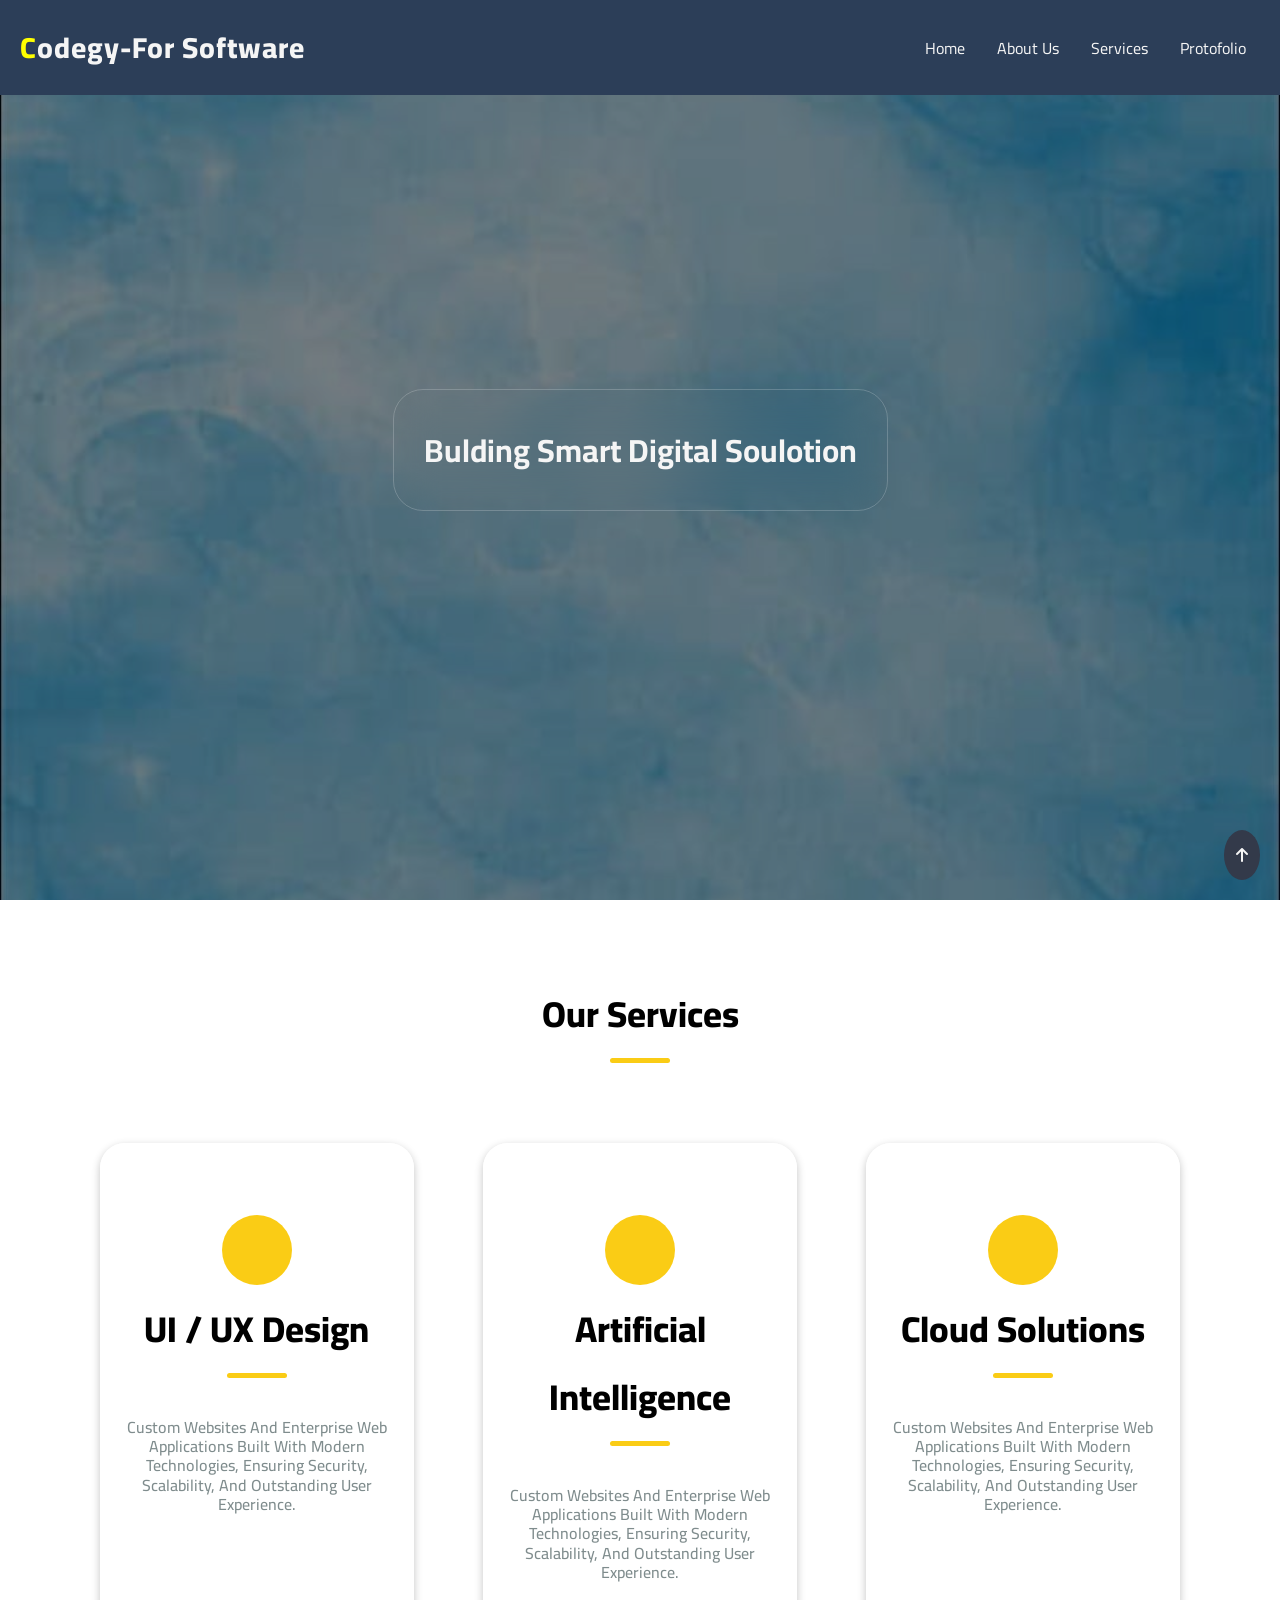
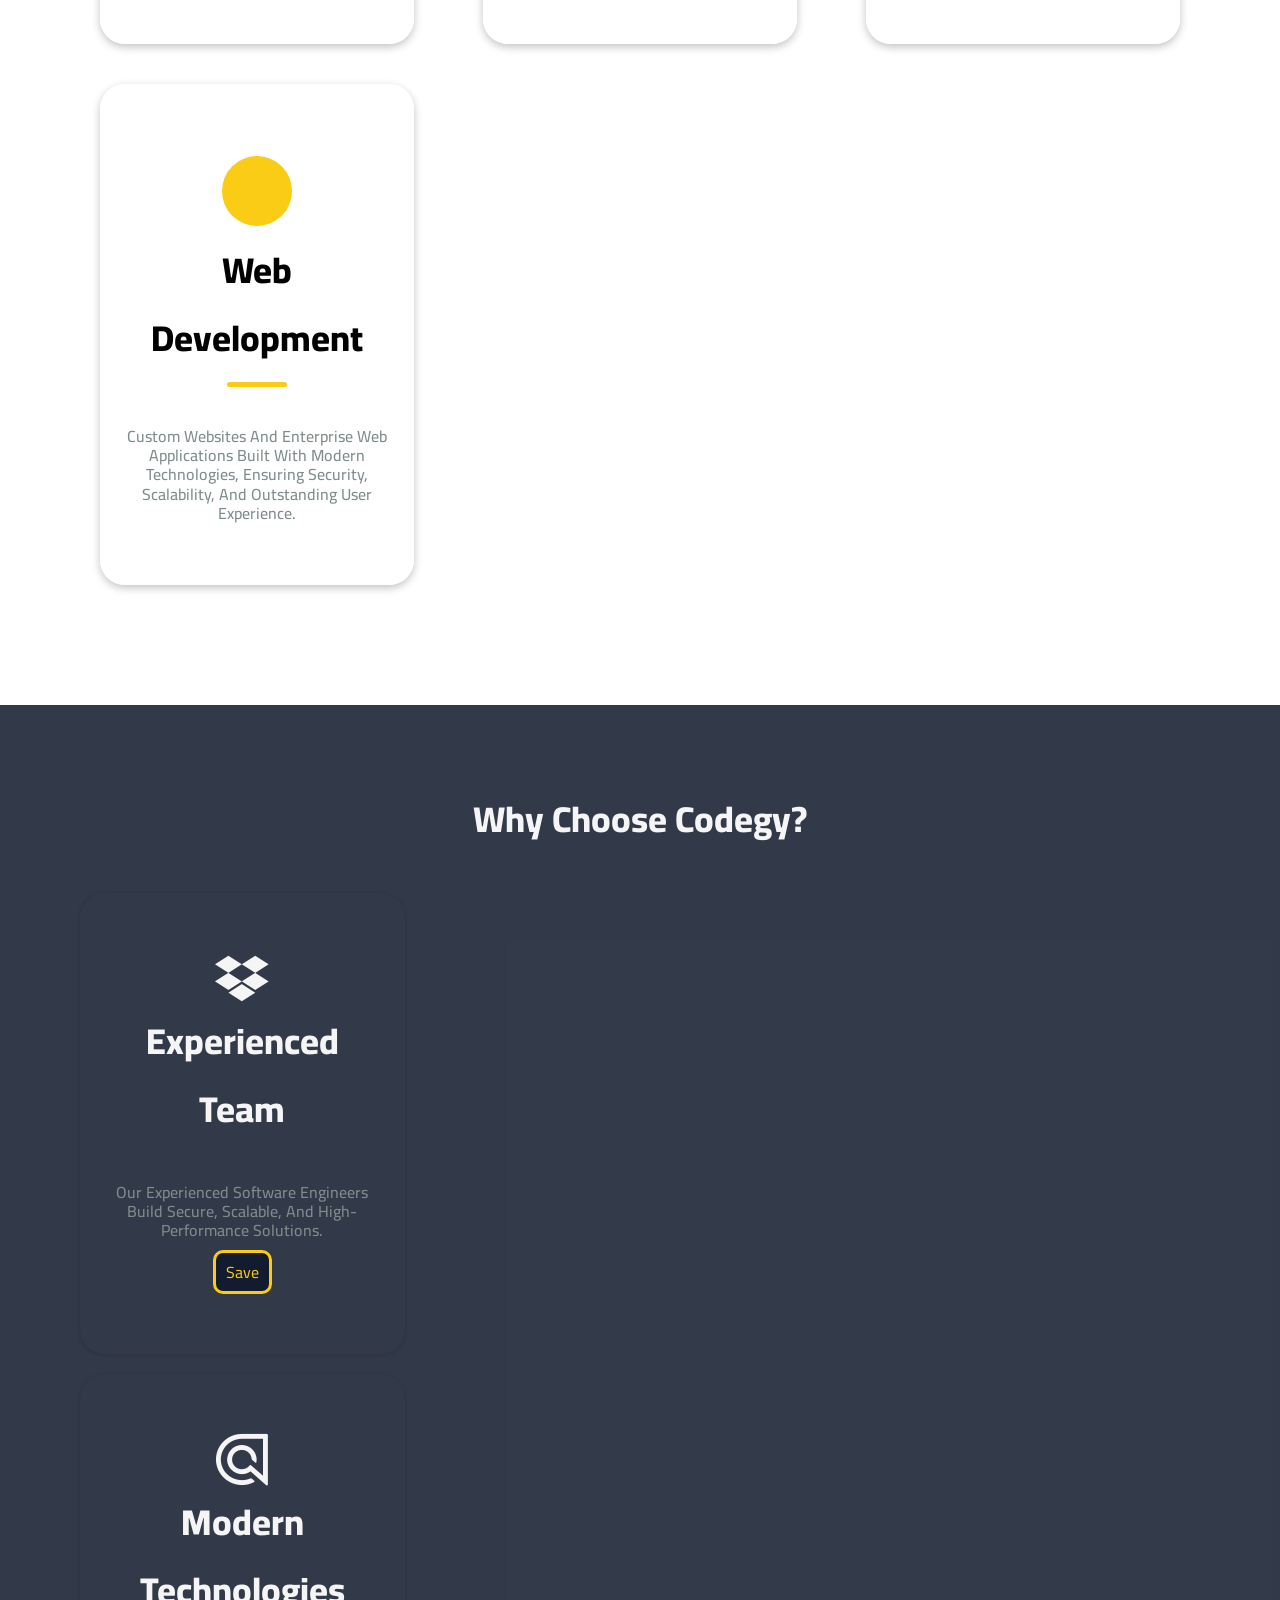
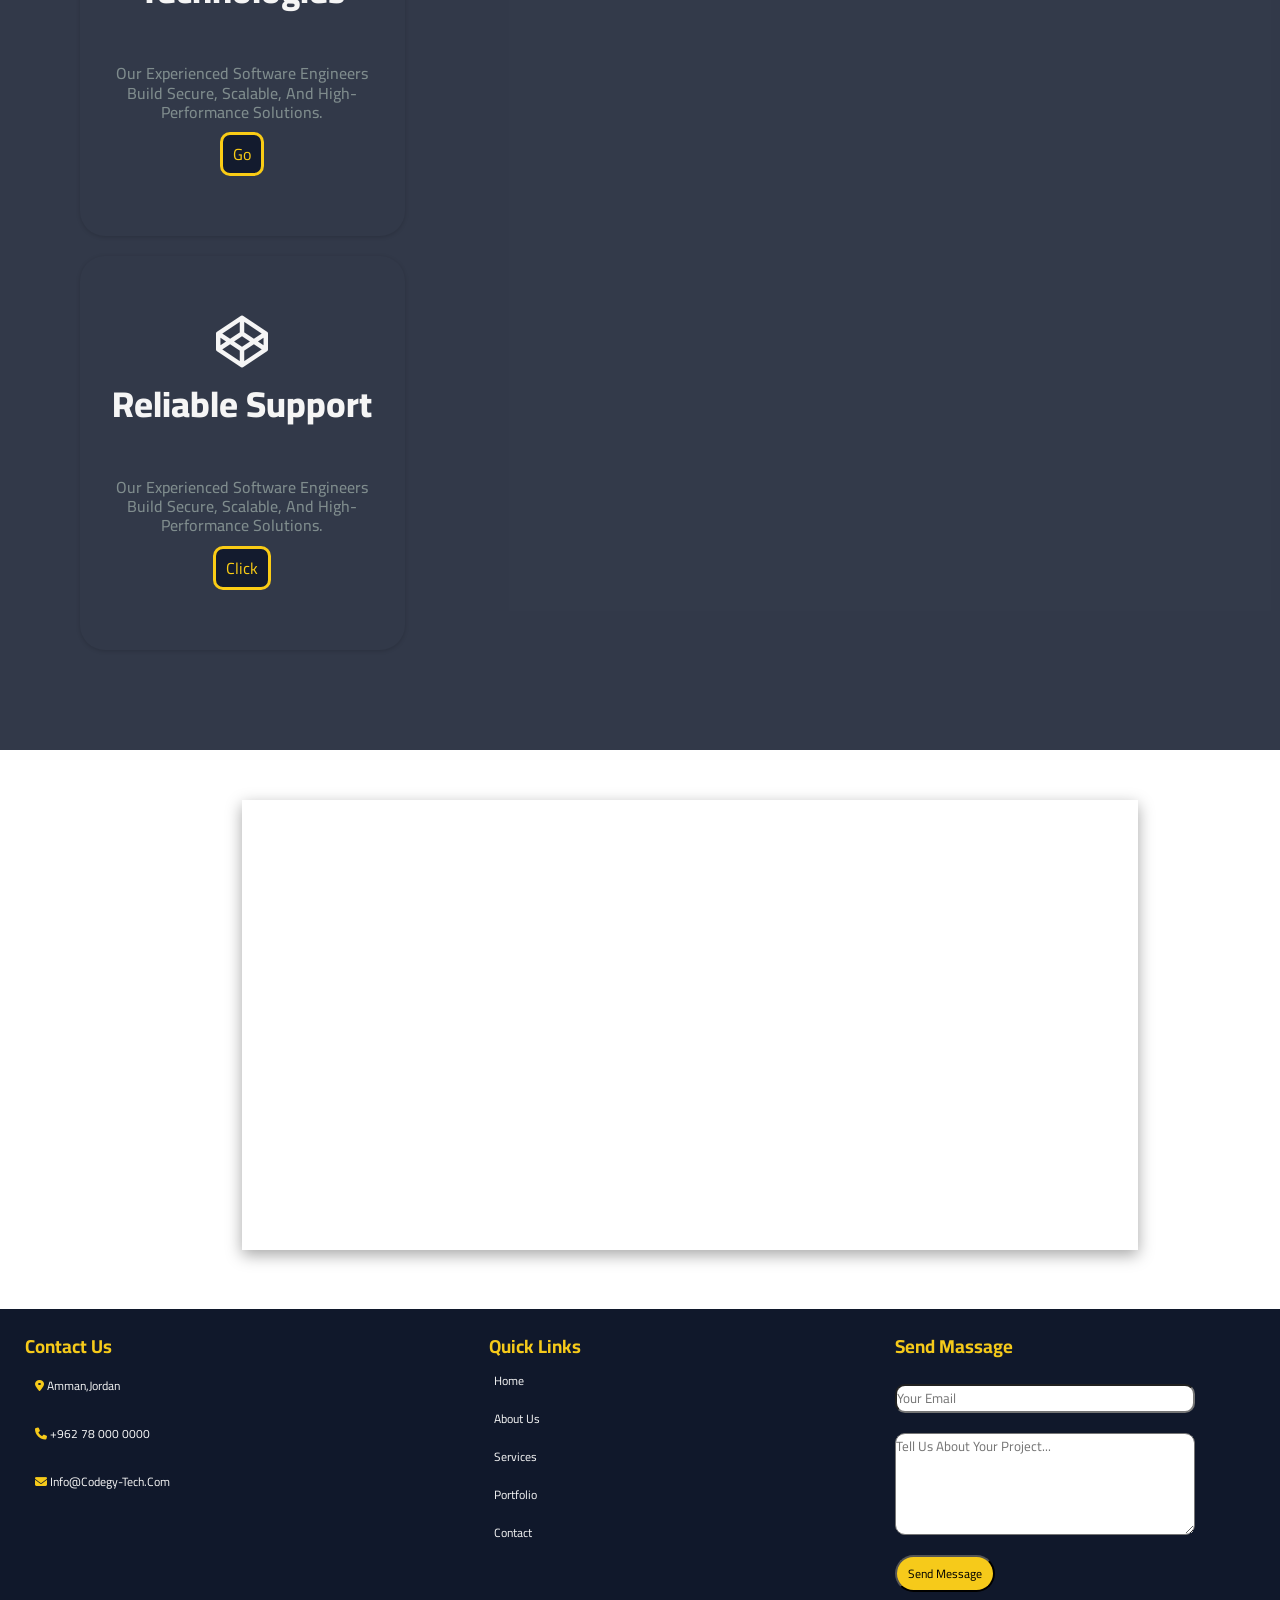
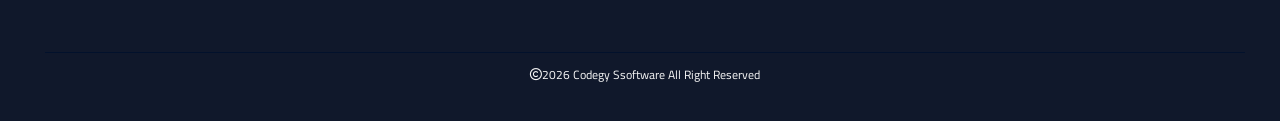
==== index.html @ 801f4fd9 "firstpro" ====
<!DOCTYPE html>
<html lang="en">
<head>
    <meta charset="UTF-8">
    <meta name="viewport" content="width=device-width, initial-scale=1.0">
    <title>codegy</title>
    <link rel="stylesheet" href="index.css">
    <link href="https://fonts.googleapis.com/css2?family=Cairo:wght@200..1000&display=swap" rel="stylesheet">
<link rel="icon" href="icon.jpeg">
        
<link rel="stylesheet" href="https://cdnjs.cloudflare.com/ajax/libs/font-awesome/6.4.0/css/all.min.css">
<link rel="stylesheet" href="https://cdnjs.cloudflare.com/ajax/libs/font-awesome/6.4.0/css/all.min.css">
</head>
<body>
    
<header>
    <h1><span>c</span>odegy-for software</h1>
    
    <div>
        <a href="">home</a>
        <a href="">about us</a>
        <a href="">services</a>
        <a href="">protofolio</a>
    </div>

</header>


<div class="Hero-Section">
<h1>bulding smart digital soulotion</h1>
</div>

<div class="Codegy_Services">
    <h1>Our Services</h1>
    <div class="codegy_services_container">
        
        <div class="codegy_service_card">
            <h1>UI / UX Design</h1>
            <p>
                Custom websites and enterprise web applications built with modern technologies, 
                ensuring security, scalability, and outstanding user experience.
            </p>
        </div>

        <div class="codegy_service_card">
            <h1>Artificial Intelligence</h1>
            <p>
                Custom websites and enterprise web applications built with modern technologies, 
                ensuring security, scalability, and outstanding user experience.
            </p>
        </div>

        <div class="codegy_service_card">
            <h1>Cloud Solutions</h1>
            <p>
                Custom websites and enterprise web applications built with modern technologies, 
                ensuring security, scalability, and outstanding user experience.
            </p>
        </div>

        <div class="codegy_service_card">
            <h1>Web Development</h1>
            <p>
                Custom websites and enterprise web applications built with modern technologies, 
                ensuring security, scalability, and outstanding user experience.
            </p>
        </div>

    </div>
</div>

<section class="section_adv">
    
    <h1>Why Choose Codegy?</h1>
    <div class="setion_main_flex">
        <div class="section_card">
            <i class="fa-brands fa-dropbox"></i>
            <h1>Experienced Team</h1>
            <p>Our experienced software engineers build secure, scalable, and high-performance solutions.</p>
                               <a href="">save</a>

        </div>
        <div class="section_card">
            <i class="fa-brands fa-algolia"></i>
            <h1>Modern Technologies</h1>
            <p>Our experienced software engineers build secure, scalable, and high-performance solutions.</p>
                   <a href="">go</a>

        </div>
        <div class="section_card">
            <i class="fa-brands fa-codepen"></i>
            <h1>Reliable Support</h1>
            <p>Our experienced software engineers build secure, scalable, and high-performance solutions.</p>
       <a href="">click</a>
        </div>
        </div>
    
</section>
<div class="code_map">

<iframe src="https://www.google.com/maps/embed?pb=!1m18!1m12!1m3!1d3383.719160042971!2d35.856462!3d31.9956278!2m3!1f0!2f0!3f0!3m2!1i1024!2i768!4f13.1!3m3!1m2!1s0x151ca1cd4242002b%3A0xeceddbc16af2f470!2z2YPZiNiv2KzZiiAtIENPREVneSBmb3IgU29mdHdhcmUgYW5kIFRyYWluaW5n!5e0!3m2!1sen!2sjo!4v1788047203286!5m2!1sen!2sjo" width="600" height="450" style="border:0;" allowfullscreen="" loading="lazy" referrerpolicy="strict-origin-when-cross-origin"></iframe>


</div>
<!DOCTYPE html>
<html lang="en">
<head>
    <meta charset="UTF-8">
    <meta name="viewport" content="width=device-width, initial-scale=1.0">
    <title>Document</title>
        <link rel="stylesheet" href="footer.css">

    <link rel="stylesheet" href="https://cdnjs.cloudflare.com/ajax/libs/font-awesome/6.4.0/css/all.min.css">

</head>
<body>
  
    <footer>
    <div class="footer-container">
    

    <div class="contact-us">
<h3>contact us</h3>

<a href="">         <i class="fa-solid fa-location-dot"></i>
              Amman,Jordan

</a>

<a href="">    <i class="fa-solid fa-phone"></i>

    +962 78 000 0000


</a>

<a href="">    <i class="fa-solid fa-envelope"></i>

    info@codegy-tech.com

</a>

    </div>
    <div class="quic-links">
<h3>quick links</h3>
<a href="">Home</a>
<a href="">About Us</a>
<a href="">Services</a>
<a href="">Portfolio</a>
<a href="">Contact</a>
    </div>


<div class="send-message">
<h3>send massage</h3>
<form>
    <input type="email" placeholder="Your Email" required>
    <textarea placeholder="Tell us about your project..." rows="4" required></textarea>
    <button type="submit">Send Message</button>
  </form>

</div>
    </div>
    <div class=" bottom-footer">
        
<p >
    <i class="fa-regular fa-copyright"></i>
<p >
    2026 codegy ssoftware All Right Reserved
</p>
    </div>
    </footer>
    <a class="a_test" href="#"><i class="fa-solid fa-arrow-up"></i></a>
</body>
</html>
</body>

    
    

    

</html>
---- index.css ----
header{
    padding: 20px;
    
    background-color: rgba(44,62,88,1.0);
    color:whitesmoke;
    display: flex;
        align-items: center;
    justify-content: space-between;

width:100%;
    position: fixed;
}
header a{
    padding: 8px 14px;
    color:whitesmoke;
        text-decoration: none;
        transition:all ease 0.5s;
        border-radius: 25px;
}

 header h1{
    font-size:29px;
    font-weight:800;
    letter-spacing: 1px;
 }
   header a:hover{
    background-color: yellow;
    border-radius: 25px;
   } 
  
h1 span{
    color:yellow;
}



*{
    font-family:'cairo';
    margin:0;
    padding:0;
    text-transform: capitalize;
    box-sizing: border-box;
    

}

.Hero-Section{
    background-image: url('blue.jpeg');
    height: 100vh;
    background-size: cover;
    background-position: center;
    background-blend-mode: color;
    background-color: rgba(0,0,0,0.5);
    background-repeat: no-repeat;
    background-attachment: fixed;
    display:flex;
    justify-content: center;
    align-items: center;
    
}

.Hero-Section H1{
    border: 1px solid rgba(255,255,255,0.2);
    padding: 30px;
    border-radius: 30px;
    backdrop-filter: blur(20px) ;
    color: whitesmoke;
}

@media(max-width:687px){
    header h1{
        font-size: 18px;
    
    }
    header a {
        padding: 6px 8px;
                font-size: 14px;

    }
.Hero-Section h1{
        padding: 24px;
                font-size:25px;

}
}
    
.Codegy_Services{

    text-align:center;
    padding:80px 60px;
}

.Codegy_Services h1{
    font-weight:800;
    font-size:36px;
    margin-bottom:40px;
}
.Codegy_Services h1::after{
    content:"";
    background-color: #facc15;
    width: 60px;
    height: 5px;
    display: block;
    margin: 10px auto;
    border-radius: 25px;
    
}

.codegy_services_container {
    
    padding:20px;
        display: flex;
    flex-wrap: wrap;
    width:100%;
    justify-content: space-between;

}

.codegy_service_card {
    
    width: 28%;
    margin: 20px;
    padding: 60px 20px;
    box-shadow: rgba(0, 0, 0, 0.24) 0px 3px 8px;
    border-radius: 25px;
    border: 2px solid white;
}
.codegy_service_card p{
    color:#7f8c8d;
    line-height: 1.2;
    font-weight: 500;
}
.codegy_service_card h1::before{
    content: "";
    background-color: #facc15;
    width: 70px;
    height: 70px;
    display: block;
    margin: 10px auto;
    border-radius: 50%;
    transition: 0.5s;
}
.codegy_service_card:hover h1::before{

transform: scale(1.1);
}

.codegy_service_card:hover{
    transform: scale(1.1);
    transition: 0.5s;
    border: 2px solid #facc15 ;
}
.section_adv{
    text-align: center;
    padding:80px 60px;
    background-color: rgba(15,23,42,0.85);
    color: whitesmoke;
}
.section_adv h1{
    font-weight: 800;
    font-size: 36px;
    margin-bottom: 40px;
}
.section_main_flex{
    display: flex;
    justify-content: center;
    width: 100%;
    text-align: center;
flex-wrap: wrap;
margin: 0 auto;
}
.section_card{
    width:30%;
        width: 28%;
    margin: 20px;
    padding: 60px 20px;
    box-shadow: rgba(0, 0, 0, 0.16) 0px 1px 4px;
    border-radius: 25px;
    transition: ease 0.8s;
transition: 1s ease-in-out;
}
.section_card p{
    color:#7f8c8d;
    line-height: 1.2;
    font-weight: 500;
}
.section_card i{
    font-size: 52px;
    color:whitesmoke;
}
.section_card:hover{
    transform: scale(1.1);
}/* Mobile 635 من px وأقل */

@media (max-width: 1000px) {
    .section_card {
        width: 40%;
        padding: 40px 10px;
    }
    .codegy_service_card {
        width: 40%;
    }
    .section_main_flex{
        justify-content: center;
    }
}

/* Mobile 635 من px وأقل */

@media (max-width: 920px) {
    .section_card {
        width: 100%;
    }
    .codegy_service_card {
        width: 100%;
    }
}
.section_card a {
    color: #facc15;
    text-decoration: none;
    border: solid #facc15;
    padding: 4px 10px;
    margin-top: 10px;
    border-radius: 10px;
    background-color: rgba(15, 23, 42, 0.85);
    display: inline-block;
}
.code_map{
    text-align: center;
    margin: 50px;
    width: 100%;
}
.code_map iframe{
    box-shadow: rgba(0, 0, 0, 0.35) 0px 5px 15px;
    width: 70%;
}

    .footer-container{
        display: flex;
        justify-content: space-between;
    }

.contact-us{
            display: flex;
        flex-direction: column;


}
.quic-links{
                display: flex;
        flex-direction: column;
        

}
.send-message{
                    display: flex;

        flex-direction: column;
        padding-right: 50px;
        margin-bottom: 40px;
}
.send-message input{
    display: block;
    
}
    .footer-container h3{
        color: rgb(246, 202, 26)
    }
footer{
width: 100%;
background-color: rgb(16, 24, 43);
padding:15px;
padding-left: 25px;
padding-top: 20px;
}

footer a{
    color:whitesmoke;
    text-decoration: none;
    margin-right: 5px;
    margin-bottom: 5px;
    padding:10px;
    padding-right: 20px;
}
.contact-us i{
    color:rgb(246, 202, 26);
    

}
.send-message input, .send-message textarea{
    display: flex;
    flex-direction: column;
    margin: 20px;
    align-content: center;
    align-items: flex-start;
    justify-content: space-between;
border-radius: 10px;
width: 300px;
}
.bottom-footer{
    display: flex;
    flex-direction: row;
align-items: center;
    
    justify-content: center;
    color:whitesmoke;
    border-top: 1px solid #02112c;
    font-size: 12px;
    margin: 20px;
    padding-top: 10px;
    
}
.send-message button{
    background-color: rgb(246, 202, 26);
border-radius: 25px;
    width: 100px;
          align-content: center;
    align-items: flex-start;
    justify-content: space-between;
  margin-left: 20px;
  font-size: 12px;
  padding: 5px;
}
.contact-us a{
font-size: 12px;
}
.quic-links a{
    font-size: 12px;
    padding:5px;
}
.send-message h3{
    padding-left: 20px;
}
.send-message button:hover{
transform: scale(1.05);
}
.footer-container a:hover{
    transform: scale(1.05);

}
.a_test {
    position: fixed;
    right: 20px;
    bottom: 20px;
    border-radius: 50%;
    padding: 10px 12px;
    background-color: #333A4A;
    color: whitesmoke;
}
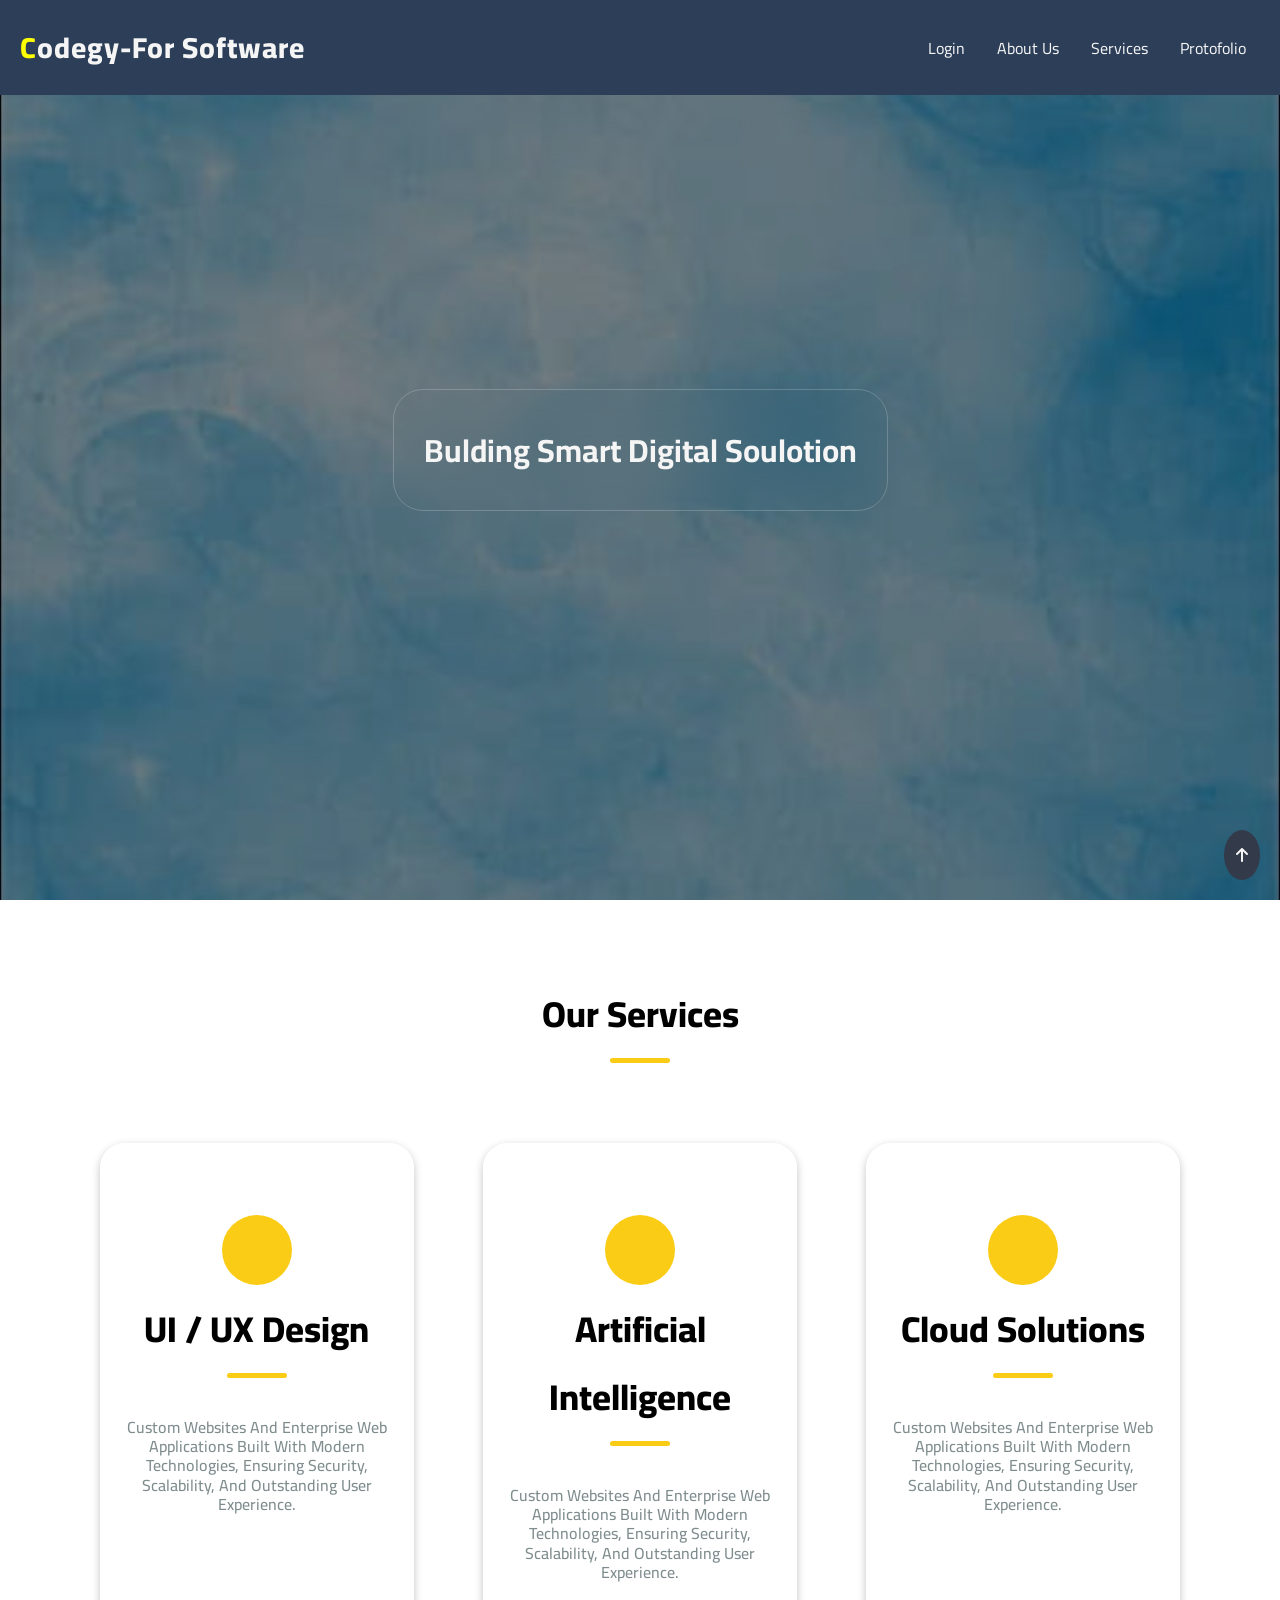
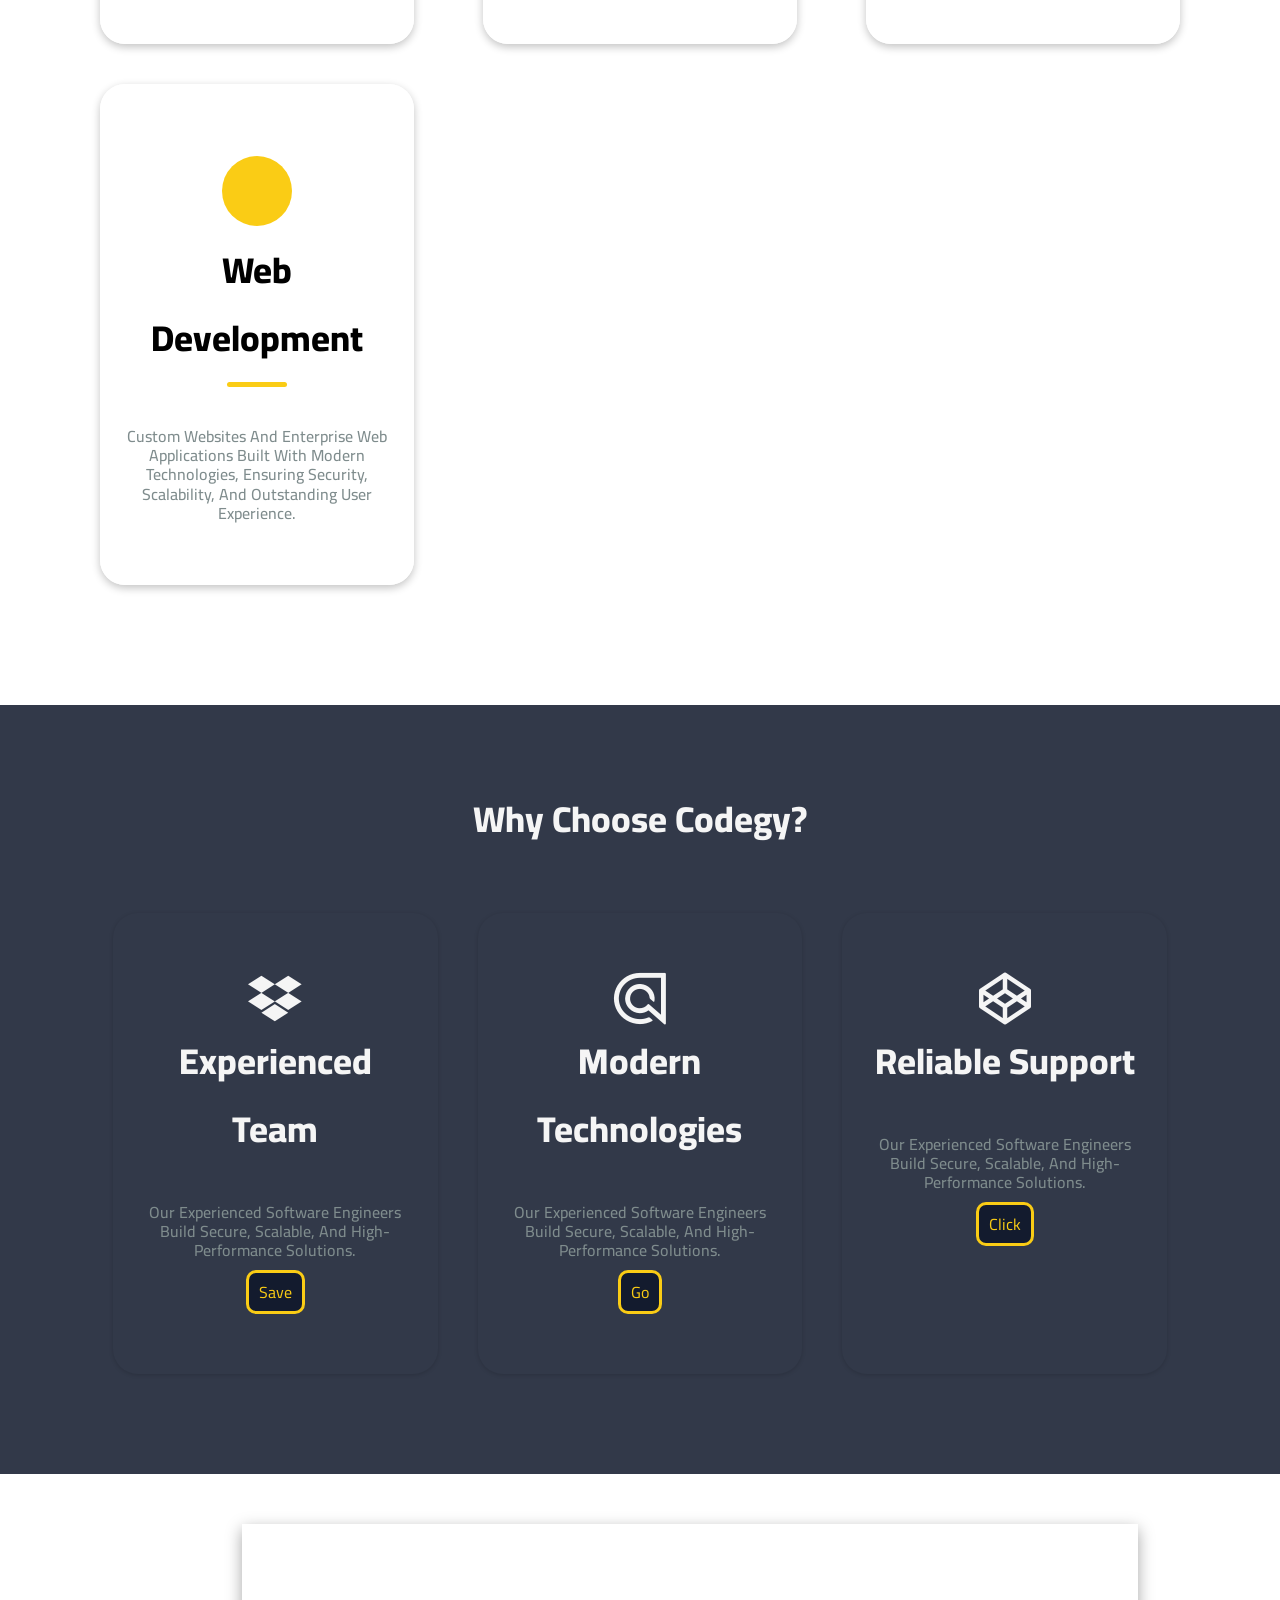
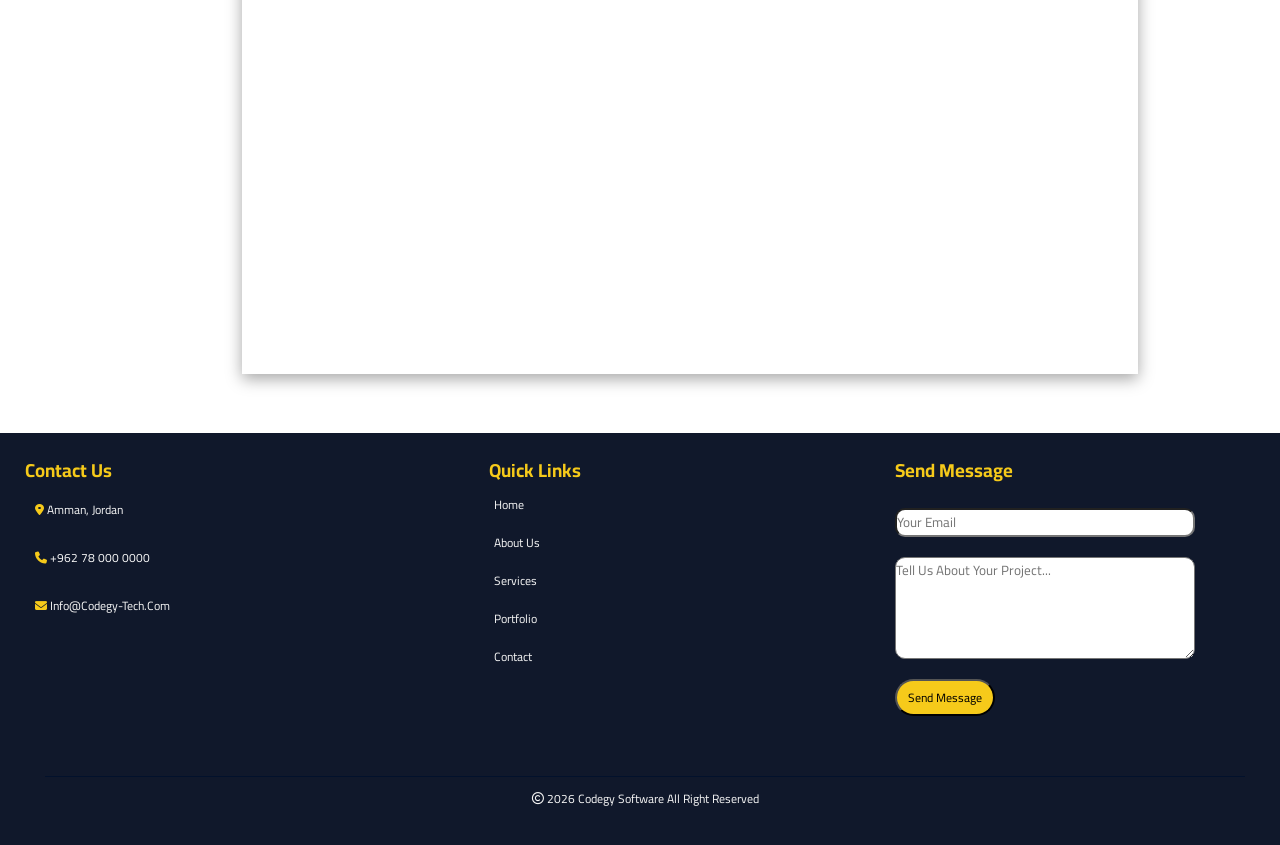
==== commit 524a9df4: "Add new files" ====
--- a/index.html
+++ b/index.html
@@ -5,32 +5,29 @@
     <meta name="viewport" content="width=device-width, initial-scale=1.0">
     <title>codegy</title>
     <link rel="stylesheet" href="index.css">
+    <link rel="stylesheet" href="footer.css">
     <link href="https://fonts.googleapis.com/css2?family=Cairo:wght@200..1000&display=swap" rel="stylesheet">
-<link rel="icon" href="icon.jpeg">
-        
-<link rel="stylesheet" href="https://cdnjs.cloudflare.com/ajax/libs/font-awesome/6.4.0/css/all.min.css">
-<link rel="stylesheet" href="https://cdnjs.cloudflare.com/ajax/libs/font-awesome/6.4.0/css/all.min.css">
+    <link rel="icon" href="icon.jpeg">
+    <link rel="stylesheet" href="https://cdnjs.cloudflare.com/ajax/libs/font-awesome/6.4.0/css/all.min.css">
+    
 </head>
 <body>
     
 <header>
     <h1><span>c</span>odegy-for software</h1>
-    
     <div>
-        <a href="">home</a>
-        <a href="">about us</a>
-        <a href="">services</a>
-        <a href="">protofolio</a>
+        <a href="task.html">login</a>
+        <a href="#aboutus12">about us</a>
+        <a href="#service12">services</a>
+        <a href="#pro12">protofolio</a>
     </div>
-
 </header>
 
-
 <div class="Hero-Section">
-<h1>bulding smart digital soulotion</h1>
+    <h1>bulding smart digital soulotion</h1>
 </div>
 
-<div class="Codegy_Services">
+<div id="service12" class="Codegy_Services">
     <h1>Our Services</h1>
     <div class="codegy_services_container">
         
@@ -69,115 +66,68 @@
     </div>
 </div>
 
-<section class="section_adv">
-    
+<section id="aboutus12" class="section_adv">
     <h1>Why Choose Codegy?</h1>
-    <div class="setion_main_flex">
+    <div class="section_main_flex">
         <div class="section_card">
             <i class="fa-brands fa-dropbox"></i>
             <h1>Experienced Team</h1>
             <p>Our experienced software engineers build secure, scalable, and high-performance solutions.</p>
-                               <a href="">save</a>
-
+            <a href="">save</a>
         </div>
         <div class="section_card">
             <i class="fa-brands fa-algolia"></i>
             <h1>Modern Technologies</h1>
             <p>Our experienced software engineers build secure, scalable, and high-performance solutions.</p>
-                   <a href="">go</a>
-
+            <a href="">go</a>
         </div>
         <div class="section_card">
             <i class="fa-brands fa-codepen"></i>
             <h1>Reliable Support</h1>
             <p>Our experienced software engineers build secure, scalable, and high-performance solutions.</p>
-       <a href="">click</a>
+            <a href="">click</a>
         </div>
+    </div>
+</section>
+
+<div id="pro12" class="code_map">
+    <iframe src="https://www.google.com/maps/embed?pb=!1m18!1m12!1m3!1d3383.719160042971!2d35.856462!3d31.9956278!2m3!1f0!2f0!3f0!3m2!1i1024!2i768!4f13.1!3m3!1m2!1s0x151ca1cd4242002b%3A0xeceddbc16af2f470!2z2YPZiNiv2KzZiiAt CLINIC!5e0!3m2!1sen!2sjo!4v1788047203286!5m2!1sen!2sjo" width="600" height="450" style="border:0;" allowfullscreen="" loading="lazy" referrerpolicy="strict-origin-when-cross-origin"></iframe>
+</div>
+
+<footer>
+    <div class="footer-container">
+        <div class="contact-us">
+            <h3>contact us</h3>
+            <a href=""><i class="fa-solid fa-location-dot"></i> Amman, Jordan</a>
+            <a href=""><i class="fa-solid fa-phone"></i> +962 78 000 0000</a>
+            <a href=""><i class="fa-solid fa-envelope"></i> info@codegy-tech.com</a>
         </div>
+        
+        <div class="quic-links">
+            <h3>quick links</h3>
+            <a href="#">Home</a>
+            <a href="#aboutus12">About Us</a>
+            <a href="#service12">Services</a>
+            <a href="#pro12">Portfolio</a>
+            <a href="">Contact</a>
+        </div>
+
+        <div class="send-message">
+            <h3>send message</h3>
+            <form>
+                <input type="email" placeholder="Your Email" required>
+                <textarea placeholder="Tell us about your project..." rows="4" required></textarea>
+                <button type="submit">Send Message</button>
+            </form>
+        </div>
+    </div>
     
-</section>
-<div class="code_map">
+    <div class="bottom-footer">
+        <p><i class="fa-regular fa-copyright"></i> 2026 codegy software All Right Reserved</p>
+    </div>
+</footer>
 
-<iframe src="https://www.google.com/maps/embed?pb=!1m18!1m12!1m3!1d3383.719160042971!2d35.856462!3d31.9956278!2m3!1f0!2f0!3f0!3m2!1i1024!2i768!4f13.1!3m3!1m2!1s0x151ca1cd4242002b%3A0xeceddbc16af2f470!2z2YPZiNiv2KzZiiAtIENPREVneSBmb3IgU29mdHdhcmUgYW5kIFRyYWluaW5n!5e0!3m2!1sen!2sjo!4v1788047203286!5m2!1sen!2sjo" width="600" height="450" style="border:0;" allowfullscreen="" loading="lazy" referrerpolicy="strict-origin-when-cross-origin"></iframe>
+<a class="a_test" href="#"><i class="fa-solid fa-arrow-up"></i></a>
 
-
-</div>
-<!DOCTYPE html>
-<html lang="en">
-<head>
-    <meta charset="UTF-8">
-    <meta name="viewport" content="width=device-width, initial-scale=1.0">
-    <title>Document</title>
-        <link rel="stylesheet" href="footer.css">
-
-    <link rel="stylesheet" href="https://cdnjs.cloudflare.com/ajax/libs/font-awesome/6.4.0/css/all.min.css">
-
-</head>
-<body>
-  
-    <footer>
-    <div class="footer-container">
-    
-
-    <div class="contact-us">
-<h3>contact us</h3>
-
-<a href="">         <i class="fa-solid fa-location-dot"></i>
-              Amman,Jordan
-
-</a>
-
-<a href="">    <i class="fa-solid fa-phone"></i>
-
-    +962 78 000 0000
-
-
-</a>
-
-<a href="">    <i class="fa-solid fa-envelope"></i>
-
-    info@codegy-tech.com
-
-</a>
-
-    </div>
-    <div class="quic-links">
-<h3>quick links</h3>
-<a href="">Home</a>
-<a href="">About Us</a>
-<a href="">Services</a>
-<a href="">Portfolio</a>
-<a href="">Contact</a>
-    </div>
-
-
-<div class="send-message">
-<h3>send massage</h3>
-<form>
-    <input type="email" placeholder="Your Email" required>
-    <textarea placeholder="Tell us about your project..." rows="4" required></textarea>
-    <button type="submit">Send Message</button>
-  </form>
-
-</div>
-    </div>
-    <div class=" bottom-footer">
-        
-<p >
-    <i class="fa-regular fa-copyright"></i>
-<p >
-    2026 codegy ssoftware All Right Reserved
-</p>
-    </div>
-    </footer>
-    <a class="a_test" href="#"><i class="fa-solid fa-arrow-up"></i></a>
 </body>
-</html>
-</body>
-
-    
-    
-
-    
-
 </html>
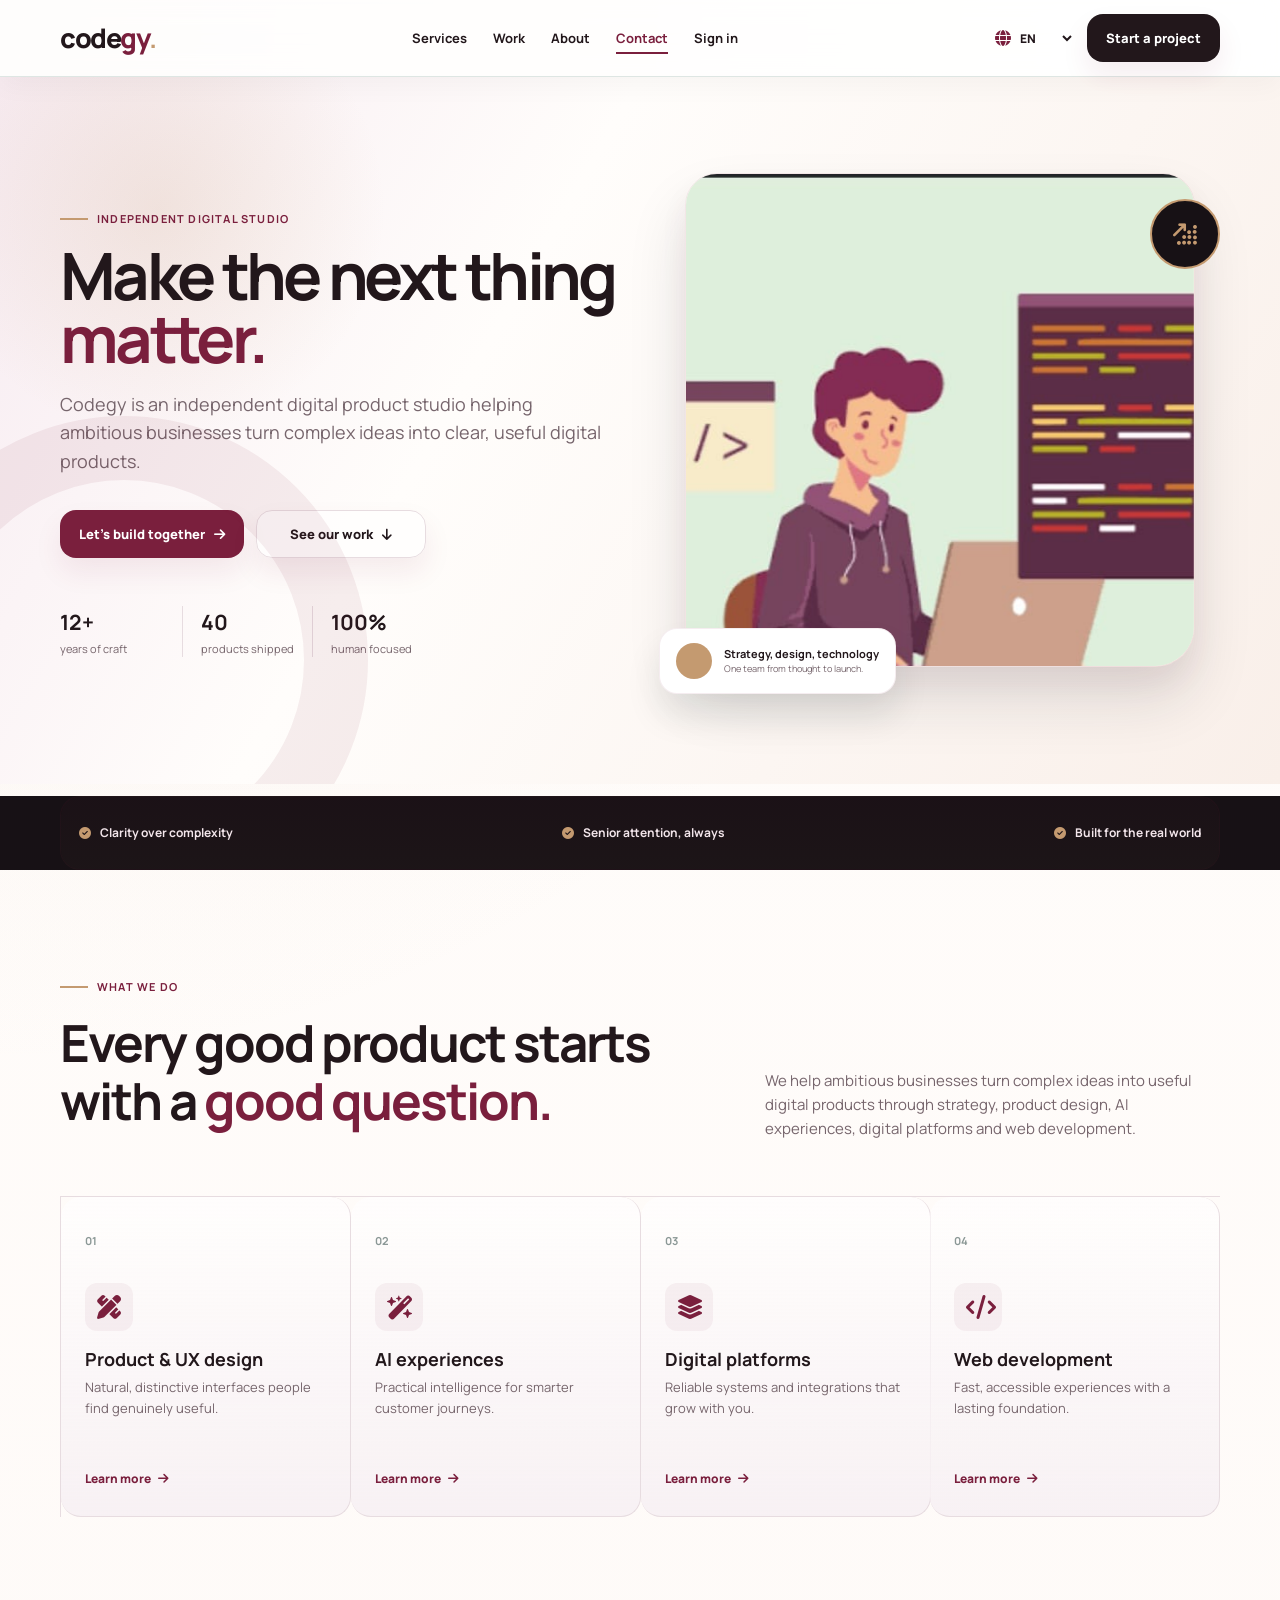
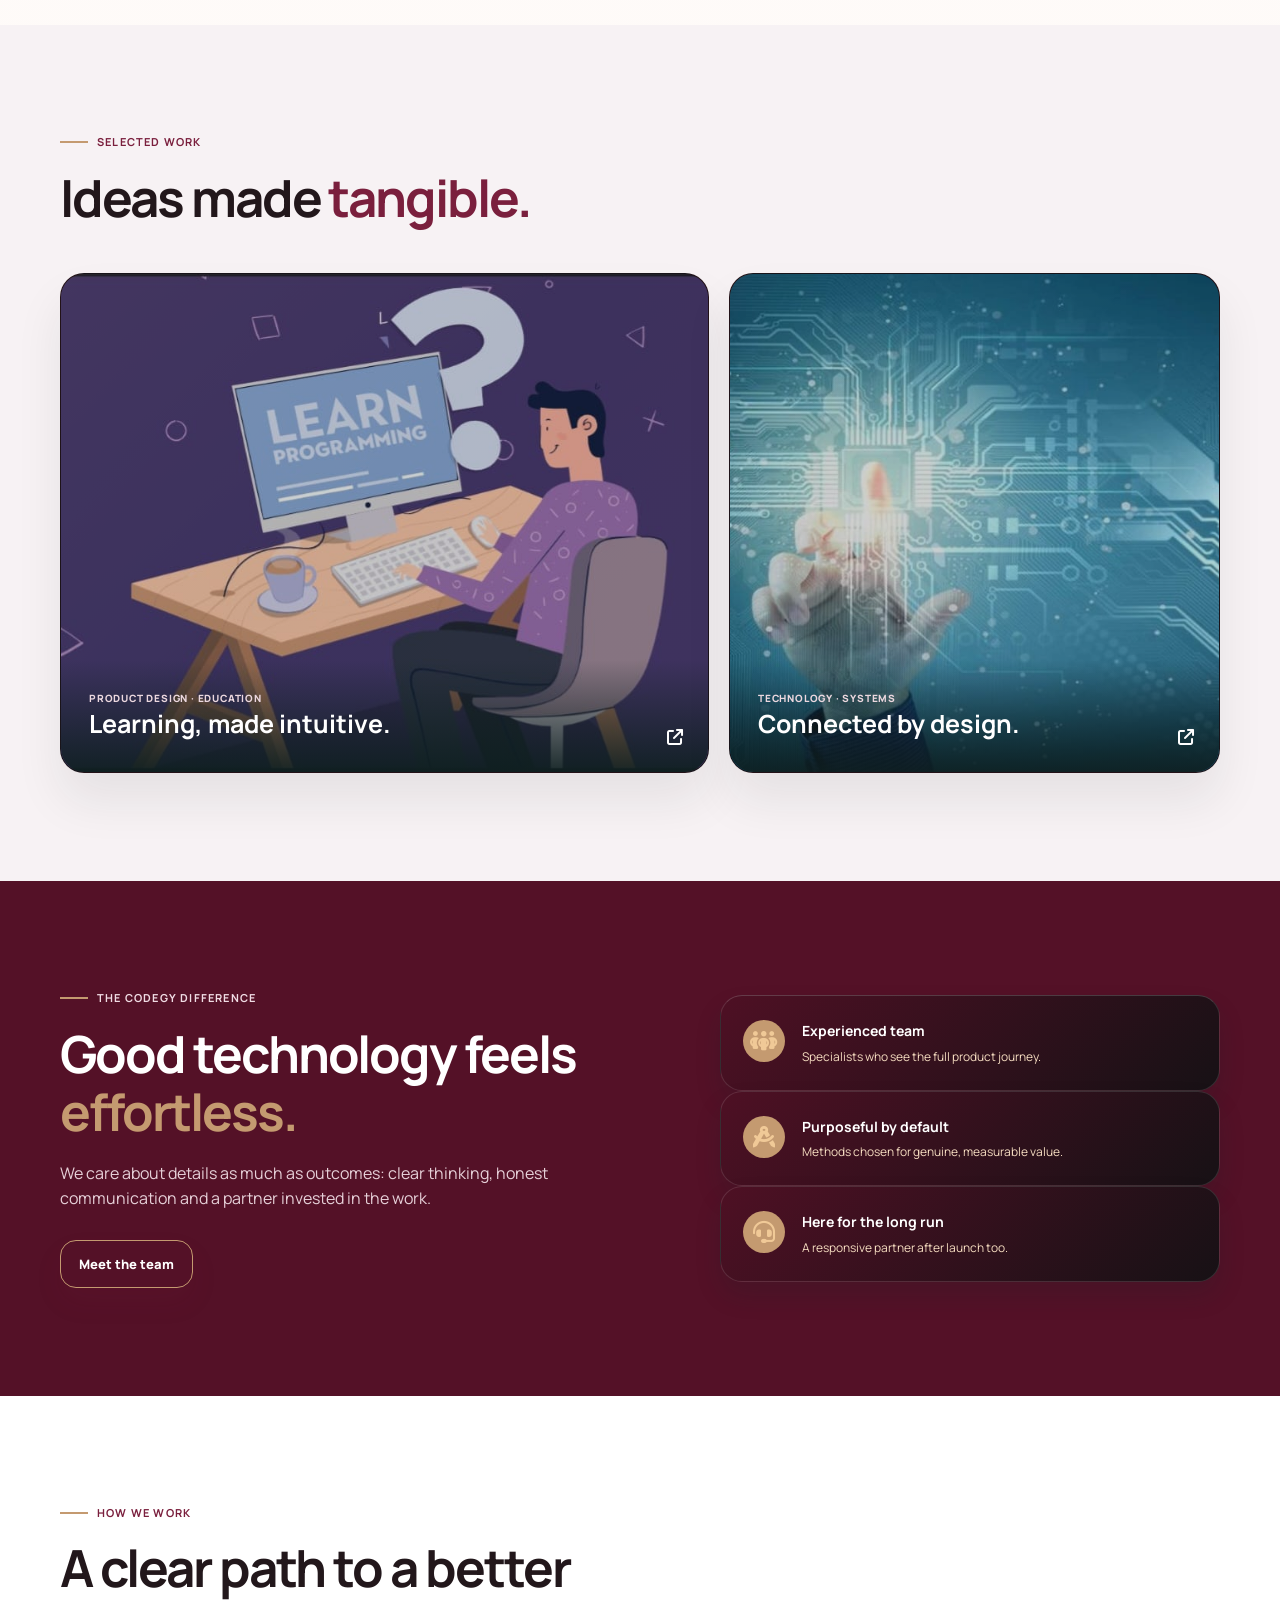
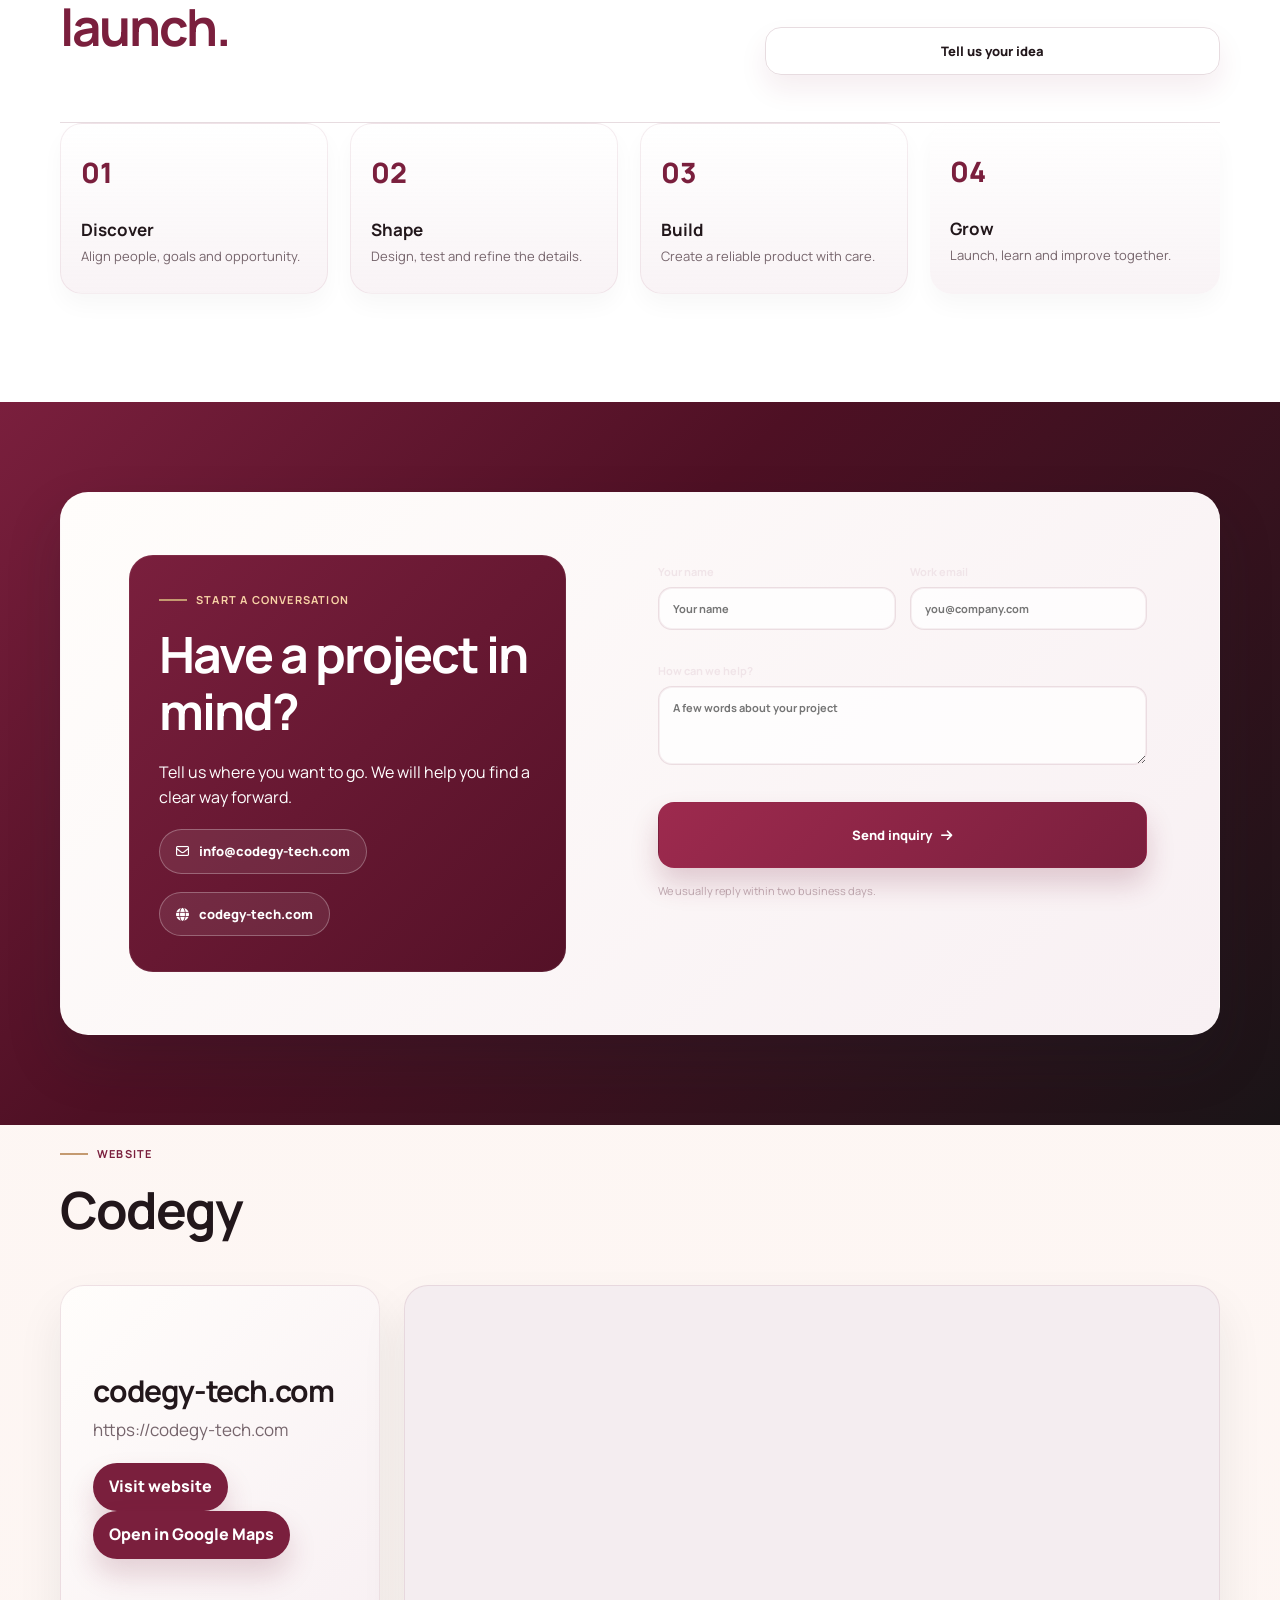
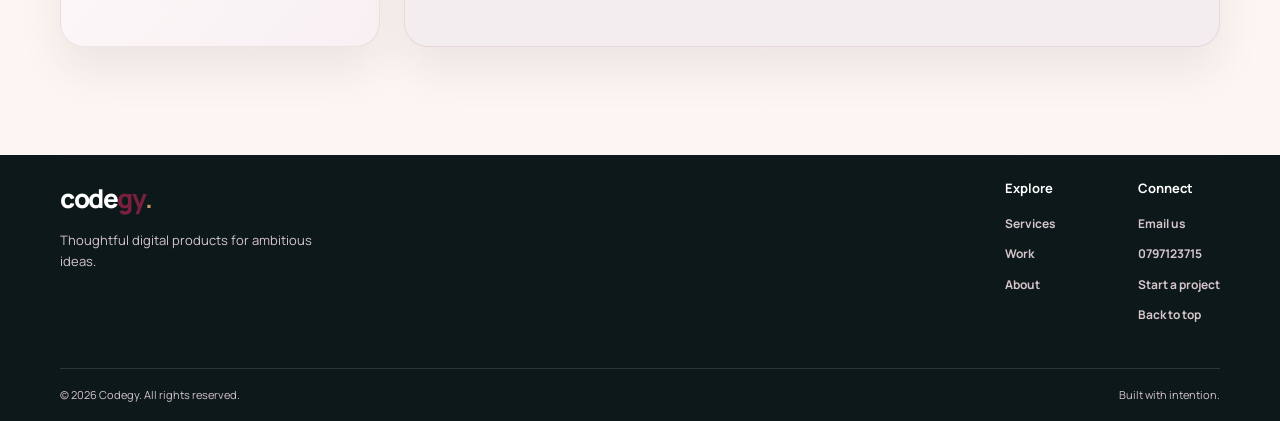
==== commit 9646f27c: "new-app" ====
--- a/index.html
+++ b/index.html
@@ -1,133 +1,135 @@
-<!DOCTYPE html>
-<html lang="en">
+﻿<!doctype html>
+<html lang="en" dir="ltr">
 <head>
-    <meta charset="UTF-8">
-    <meta name="viewport" content="width=device-width, initial-scale=1.0">
-    <title>codegy</title>
-    <link rel="stylesheet" href="index.css">
-    <link rel="stylesheet" href="footer.css">
-    <link href="https://fonts.googleapis.com/css2?family=Cairo:wght@200..1000&display=swap" rel="stylesheet">
-    <link rel="icon" href="icon.jpeg">
-    <link rel="stylesheet" href="https://cdnjs.cloudflare.com/ajax/libs/font-awesome/6.4.0/css/all.min.css">
-    
-</head>
+  <meta charset="UTF-8"><meta name="viewport" content="width=device-width, initial-scale=1.0">
+  <meta name="description" content="Codegy creates purposeful digital products.">
+  <meta name="robots" content="index, follow">
+  <meta name="canonical" content="https://codegy-tech.com/">
+  <meta property="og:type" content="website">
+  <meta property="og:site_name" content="Codegy">
+  <meta property="og:title" content="Codegy | Digital products with purpose">
+  <meta property="og:description" content="Codegy creates purposeful digital products.">
+  <meta property="og:image" content="pic1.jpeg">
+  <meta name="twitter:card" content="summary_large_image">
+  <meta name="twitter:title" content="Codegy | Digital products with purpose">
+  <meta name="twitter:description" content="Codegy creates purposeful digital products.">
+  <title>Codegy | Digital products with purpose</title>
+  <link rel="preconnect" href="https://fonts.googleapis.com"><link rel="preconnect" href="https://fonts.gstatic.com" crossorigin>
+  <link href="https://fonts.googleapis.com/css2?family=Cairo:wght@400;500;600;700;800&family=Manrope:wght@400;500;600;700;800&display=swap" rel="stylesheet">
+  <link rel="icon" href="icon.jpeg"><link rel="preload" as="image" href="pic1.jpeg" fetchpriority="high"><meta name="theme-color" content="#7A1F3D"><link rel="stylesheet" href="https://cdnjs.cloudflare.com/ajax/libs/font-awesome/6.7.2/css/all.min.css"><link rel="stylesheet" href="index.css">
+<script type="application/ld+json">{"@context":"https://schema.org","@type":"ProfessionalService","name":"Codegy","url":"https://codegy-tech.com/","email":"info@codegy-tech.com","description":"Independent digital studio offering product design, AI experiences, digital platforms, and web development.","serviceType":["Product and UX design","AI experiences","Digital platforms","Web development"],"knowsAbout":["Product design","User experience design","Artificial intelligence","Digital platforms","Web development"]}</script></head>
 <body>
-    
-<header>
-    <h1><span>c</span>odegy-for software</h1>
-    <div>
-        <a href="task.html">login</a>
-        <a href="#aboutus12">about us</a>
-        <a href="#service12">services</a>
-        <a href="#pro12">protofolio</a>
+<a class="skip-link" href="#main">Skip to content</a>
+<header><div class="container nav"><a class="brand" href="#home">code<span>gy</span><b>.</b></a><nav id="nav" aria-label="Primary navigation"><a href="#services" data-t="services">Services</a><a href="#work" data-t="work">Work</a><a href="#about" data-t="about">About</a><a href="#contact" data-t="contact">Contact</a><a class="login-link" href="task.html" data-t="login">Sign in</a></nav><div class="controls"><label class="language"><i class="fa-solid fa-globe"></i><select id="lang" aria-label="Language"><option value="en">EN</option><option value="ar">العربية</option><option value="fr">FR</option><option value="tr">TR</option></select></label><a class="nav-cta" href="#contact" data-t="start">Start a project</a><button class="menu" aria-label="Open menu" aria-controls="nav" aria-expanded="false"><i class="fa-solid fa-bars"></i></button></div></div></header>
+<main id="main">
+<section class="hero" id="home"><div class="container hero-grid"><div><p class="eyebrow"><span></span><b data-t="studio">Independent digital studio</b></p><h1 data-h="heroTitle">Make the next thing <em>matter.</em></h1><p class="lead" data-t="heroText">Codegy is an independent digital product studio helping ambitious businesses turn complex ideas into clear, useful digital products.</p><div class="actions"><a class="button primary" href="#contact"><span data-t="build">Let's build together</span><i class="fa-solid fa-arrow-right"></i></a><a class="button quiet" href="#work"><span data-t="see">See our work</span><i class="fa-solid fa-arrow-down"></i></a></div><div class="stats"><div><strong>12+</strong><small data-t="years">years of craft</small></div><div><strong>40</strong><small data-t="shipped">products shipped</small></div><div><strong>100%</strong><small data-t="human">human focused</small></div></div></div><div class="visual"><div class="image"><img src="pic1.jpeg" alt="Developer working on a laptop" width="1080" height="535" fetchpriority="high" decoding="async"></div><div class="note"><i class="fa-solid fa-sparkles"></i><p><b data-t="noteTitle">Strategy, design, technology</b><small data-t="noteText">One team from thought to launch.</small></p></div><div class="stamp"><i class="fa-solid fa-arrow-up-right-dots"></i></div></div></div></section>
+<section class="trust"><div class="container"><p><i class="fa-solid fa-circle-check"></i><span data-t="trust1">Clarity over complexity</span></p><p><i class="fa-solid fa-circle-check"></i><span data-t="trust2">Senior attention, always</span></p><p><i class="fa-solid fa-circle-check"></i><span data-t="trust3">Built for the real world</span></p></div></section>
+<section class="section" id="services"><div class="container"><div class="heading split"><div><p class="eyebrow"><span></span><b data-t="what">What we do</b></p><h2 data-h="servicesTitle">Every good product starts with a <em>good question.</em></h2></div><p data-t="servicesText">We help ambitious businesses turn complex ideas into useful digital products through strategy, product design, AI experiences, digital platforms and web development.</p></div><div class="service-grid"><article><small>01</small><i class="fa-solid fa-pen-ruler"></i><h3 data-t="s1">Product & UX design</h3><p data-t="s1t">Natural, distinctive interfaces people find genuinely useful.</p><a href="#contact" data-t="learn">Learn more</a></article><article><small>02</small><i class="fa-solid fa-wand-magic-sparkles"></i><h3 data-t="s2">AI experiences</h3><p data-t="s2t">Practical intelligence for smarter customer journeys.</p><a href="#contact" data-t="learn">Learn more</a></article><article><small>03</small><i class="fa-solid fa-layer-group"></i><h3 data-t="s3">Digital platforms</h3><p data-t="s3t">Reliable systems and integrations that grow with you.</p><a href="#contact" data-t="learn">Learn more</a></article><article><small>04</small><i class="fa-solid fa-code"></i><h3 data-t="s4">Web development</h3><p data-t="s4t">Fast, accessible experiences with a lasting foundation.</p><a href="#contact" data-t="learn">Learn more</a></article></div></div></section>
+<section class="section portfolio" id="work"><div class="container"><div class="heading"><p class="eyebrow"><span></span><b data-t="selected">Selected work</b></p><h2 data-h="workTitle">Ideas made <em>tangible.</em></h2></div><div class="projects"><article class="large"><img src="pic2.jpeg" alt="Learning product on a laptop" width="933" height="600" loading="lazy" decoding="async"><div><p data-t="p1type">Product design · Education</p><h3 data-t="p1">Learning, made intuitive.</h3><i class="fa-solid fa-arrow-up-right-from-square"></i></div></article><article><img src="pic3.jpeg" alt="Electronic circuit" width="932" height="649" loading="lazy" decoding="async"><div><p data-t="p2type">Technology · Systems</p><h3 data-t="p2">Connected by design.</h3><i class="fa-solid fa-arrow-up-right-from-square"></i></div></article></div></div></section>
+<section class="section about" id="about"><div class="container about-grid"><div><p class="eyebrow"><span></span><b data-t="difference">The Codegy difference</b></p><h2 data-h="aboutTitle">Good technology feels <em>effortless.</em></h2><p data-t="aboutText">We care about details as much as outcomes: clear thinking, honest communication and a partner invested in the work.</p><a class="button outline" href="#contact" data-t="team">Meet the team</a></div><div class="reasons"><article><i class="fa-solid fa-people-group"></i><p><b data-t="r1">Experienced team</b><small data-t="r1t">Specialists who see the full product journey.</small></p></article><article><i class="fa-solid fa-compass-drafting"></i><p><b data-t="r2">Purposeful by default</b><small data-t="r2t">Methods chosen for genuine, measurable value.</small></p></article><article><i class="fa-solid fa-headset"></i><p><b data-t="r3">Here for the long run</b><small data-t="r3t">A responsive partner after launch too.</small></p></article></div></div></section>
+<section class="section process"><div class="container"><div class="heading split"><div><p class="eyebrow"><span></span><b data-t="how">How we work</b></p><h2 data-h="processTitle">A clear path to a better <em>launch.</em></h2></div><a class="button quiet" href="#contact" data-t="idea">Tell us your idea</a></div><ol><li><span>01</span><h3 data-t="discover">Discover</h3><p data-t="discovert">Align people, goals and opportunity.</p></li><li><span>02</span><h3 data-t="shape">Shape</h3><p data-t="shapet">Design, test and refine the details.</p></li><li><span>03</span><h3 data-t="build2">Build</h3><p data-t="buildt">Create a reliable product with care.</p></li><li><span>04</span><h3 data-t="grow">Grow</h3><p data-t="growt">Launch, learn and improve together.</p></li></ol></div></section>
+<section class="contact" id="contact"><div class="container contact-card"><div><p class="eyebrow"><span></span><b data-t="conversation">Start a conversation</b></p><h2 data-t="contactTitle">Have a project in mind?</h2><p data-t="contactText">Tell us where you want to go. We will help you find a clear way forward.</p><a href="mailto:info@codegy-tech.com"><i class="fa-regular fa-envelope"></i> info@codegy-tech.com</a>
+<a href="https://codegy-tech.com/" target="_blank" rel="noreferrer"><i class="fa-solid fa-globe"></i> codegy-tech.com</a></div><form id="contact-form" novalidate><label><span data-t="name">Your name</span><input name="name" required autocomplete="name" placeholder="Your name" data-p="name"></label><label><span data-t="email">Work email</span><input name="email" type="email" required autocomplete="email" placeholder="you@company.com" data-p="email"></label><label class="wide"><span data-t="message">How can we help?</span><textarea name="message" required rows="3" placeholder="A few words about your project" data-p="message"></textarea></label><button class="button primary wide" type="submit"><span data-t="send">Send inquiry</span><i class="fa-solid fa-arrow-right"></i></button><small class="wide" data-t="reply">We usually reply within two business days.</small><p id="contact-status" class="form-status wide" role="status" aria-live="polite"></p></form></div></section>
+<section class="section location-section" id="location">
+  <div class="container">
+    <div class="heading">
+      <p class="eyebrow"><span></span><b>Website</b></p>
+      <h2>Codegy</h2>
     </div>
-</header>
+    <div class="location-grid">
+      <div class="location-card">
+        <h3>codegy-tech.com</h3>
+        <p>https://codegy-tech.com</p>
+        <a href="https://codegy-tech.com/" target="_blank" rel="noreferrer">Visit website</a>
+        <a href="https://maps.google.com/?q=Codegy" target="_blank" rel="noreferrer">Open in Google Maps</a>
+      </div>
+      <div class="location-map">
+        <iframe title="Codegy location" src="https://www.google.com/maps?q=Codegy&z=13&output=embed" loading="lazy" referrerpolicy="no-referrer-when-downgrade"></iframe>
+      </div>
+    </div>
+  </div>
+</section>
+</main>
+<footer><div class="container footer"><div><a class="brand" href="#home">code<span>gy</span><b>.</b></a><p data-t="footerText">Thoughtful digital products for ambitious ideas.</p></div><div class="foot-links"><div><b data-t="explore">Explore</b><a href="#services" data-t="services">Services</a><a href="#work" data-t="work">Work</a><a href="#about" data-t="about">About</a></div><div><b data-t="connect">Connect</b><a href="mailto:info@codegy-tech.com" data-t="emailus">Email us</a><a href="tel:0797123715">0797123715</a><a href="#contact" data-t="start">Start a project</a><a href="#home" data-t="top">Back to top</a></div></div></div><div class="container copyright"><span data-t="copyright">© 2026 Codegy. All rights reserved.</span><span data-t="made">Built with intention.</span></div></footer><button class="back-to-top" type="button" aria-label="Back to top"><i class="fa-solid fa-arrow-up" aria-hidden="true"></i></button>
+<script>
+const menu=document.querySelector('.menu'),nav=document.querySelector('nav'),picker=document.querySelector('#lang');menu.onclick=()=>{let open=nav.classList.toggle('open');menu.setAttribute('aria-expanded',open)};nav.querySelectorAll('a').forEach(a=>a.onclick=()=>nav.classList.remove('open'));
+const tr={
+ar:{login:'تسجيل الدخول',services:'الخدمات',work:'أعمالنا',about:'عنّا',contact:'تواصل',start:'ابدأ مشروعًا',studio:'استوديو رقمي مستقل',heroTitle:'لنجعل فكرتك القادمة <em>مؤثرة.</em>',heroText:'نحوّل الأفكار الطموحة إلى منتجات رقمية واضحة ومفيدة يحب الناس العودة إليها.',build:'لنبنِ معًا',see:'شاهد أعمالنا',years:'عامًا من الخبرة',shipped:'منتجًا أطلقناه',human:'تركيز على الإنسان',noteTitle:'استراتيجية، تصميم، تقنية',noteText:'فريق واحد من الفكرة حتى الإطلاق.',trust1:'وضوح بدل التعقيد',trust2:'خبرات رفيعة في كل خطوة',trust3:'مصمم للعالم الحقيقي',what:'ما الذي نقدمه',servicesTitle:'كل منتج جيد يبدأ بـ <em>سؤال جيد.</em>',servicesText:'نجمع الاستراتيجية والتصميم والهندسة المناسبة لتحويل الإجابات إلى تقدم حقيقي.',s1:'تصميم المنتج وتجربة المستخدم',s1t:'واجهات طبيعية ومميزة ومفيدة فعلًا.',s2:'تجارب الذكاء الاصطناعي',s2t:'ذكاء عملي يجعل رحلة العميل أكثر سلاسة.',s3:'المنصات الرقمية',s3t:'أنظمة وتكاملات موثوقة تنمو معك.',s4:'تطوير الويب',s4t:'تجارب ويب سريعة ومتاحة بأساس متين.',learn:'اعرف المزيد',selected:'أعمال مختارة',workTitle:'أفكار أصبحت <em>واقعًا.</em>',p1type:'تصميم منتجات · تعليم',p1:'تعليم أكثر سهولة.',p2type:'تقنية · أنظمة',p2:'تواصل بتصميم مدروس.',difference:'ما يميز Codegy',aboutTitle:'التقنية الجيدة تبدو <em>سهلة.</em>',aboutText:'نهتم بالتفاصيل بقدر اهتمامنا بالنتائج: تفكير واضح وتواصل صادق وشريك ملتزم بالعمل.',team:'تعرف على الفريق',r1:'فريق خبير',r1t:'مختصون يرون رحلة المنتج كاملة.',r2:'هادفون افتراضيًا',r2t:'أساليب مختارة لقيمة حقيقية قابلة للقياس.',r3:'معك على المدى الطويل',r3t:'شريك سريع الاستجابة حتى بعد الإطلاق.',how:'كيف نعمل',processTitle:'طريق واضح نحو إطلاق <em>أفضل.</em>',idea:'أخبرنا عن فكرتك',discover:'نكتشف',discovert:'نحدد الأشخاص والأهداف والفرص.',shape:'نصوغ',shapet:'نصمم ونختبر ونحسن التفاصيل.',build2:'نبني',buildt:'ننشىء منتجًا موثوقًا بعناية.',grow:'ننمو',growt:'نطلق ونتعلم ونتحسن معًا.',conversation:'لنبدأ محادثة',contactTitle:'لديك مشروع في ذهنك؟',contactText:'أخبرنا إلى أين تريد أن تصل، وسنساعدك في إيجاد طريق واضح.',name:'الاسم',email:'بريد العمل',message:'كيف يمكننا المساعدة؟',send:'أرسل الطلب',reply:'نرد عادةً خلال يومي عمل.',footerText:'منتجات رقمية مدروسة لأفكار طموحة.',explore:'استكشف',connect:'تواصل',emailus:'راسلنا',top:'العودة للأعلى',copyright:'© 2026 Codegy. جميع الحقوق محفوظة.',made:'صُنع بعناية.'},
+fr:{login:'Connexion',services:'Services',work:'Projets',about:'À propos',contact:'Contact',start:'Démarrer un projet',studio:'Studio numérique indépendant',heroTitle:'Faites que la prochaine idée <em>compte.</em>',heroText:'Nous transformons les idées ambitieuses en produits numériques clairs et utiles.',build:'Construisons ensemble',see:'Voir nos projets',years:'ans de savoir-faire',shipped:'produits livrés',human:'centrés sur l’humain',noteTitle:'Stratégie, design, technologie',noteText:'Une équipe, de l’idée au lancement.',trust1:'La clarté avant la complexité',trust2:'Une expertise senior, toujours',trust3:'Conçu pour le monde réel',what:'Notre savoir-faire',servicesTitle:'Chaque bon produit commence par une <em>bonne question.</em>',servicesText:'Stratégie, design et ingénierie pour transformer les réponses en élan.',s1:'Produit & UX design',s1t:'Des interfaces naturelles et utiles.',s2:'Expériences IA',s2t:'Une intelligence pratique pour des parcours fluides.',s3:'Plateformes numériques',s3t:'Des systèmes fiables qui grandissent avec vous.',s4:'Développement web',s4t:'Des expériences web rapides et accessibles.',learn:'En savoir plus',selected:'Projets sélectionnés',workTitle:'Des idées devenues <em>concrètes.</em>',p1type:'Produit · Éducation',p1:'Apprendre devient intuitif.',p2type:'Technologie · Systèmes',p2:'Connecté par le design.',difference:'La différence Codegy',aboutTitle:'La bonne technologie semble <em>simple.</em>',aboutText:'Nous soignons les détails autant que les résultats, avec clarté et implication.',team:'Rencontrer l’équipe',r1:'Équipe expérimentée',r1t:'Des spécialistes qui voient tout le parcours.',r2:'Utile par nature',r2t:'Des méthodes pour une vraie valeur.',r3:'Là sur la durée',r3t:'Un partenaire après le lancement.',how:'Notre méthode',processTitle:'Un chemin clair vers un meilleur <em>lancement.</em>',idea:'Parlez-nous de votre idée',discover:'Découvrir',discovert:'Aligner personnes, objectifs et opportunités.',shape:'Façonner',shapet:'Concevoir, tester et affiner.',build2:'Construire',buildt:'Créer avec soin un produit fiable.',grow:'Grandir',growt:'Lancer, apprendre et améliorer.',conversation:'Démarrons la discussion',contactTitle:'Un projet en tête ?',contactText:'Dites-nous où vous voulez aller. Nous trouverons le chemin.',name:'Votre nom',email:'E-mail professionnel',message:'Comment vous aider ?',send:'Envoyer la demande',reply:'Réponse sous deux jours ouvrés.',footerText:'Des produits numériques attentifs pour des idées ambitieuses.',explore:'Explorer',connect:'Échanger',emailus:'Nous écrire',top:'Retour en haut',copyright:'© 2026 Codegy. Tous droits réservés.',made:'Conçu avec intention.'},
+tr:{login:'Giriş yap',services:'Hizmetler',work:'Projeler',about:'Hakkımızda',contact:'İletişim',start:'Proje başlat',studio:'Bağımsız dijital stüdyo',heroTitle:'Bir sonraki fikriniz <em>önemli olsun.</em>',heroText:'İddialı fikirleri net ve faydalı dijital ürünlere dönüştürüyoruz.',build:'Birlikte yapalım',see:'İşlerimizi görün',years:'yıllık uzmanlık',shipped:'yayına alınan ürün',human:'insan odaklı',noteTitle:'Strateji, tasarım, teknoloji',noteText:'Fikirden lansmana tek ekip.',trust1:'Karmaşıklık yerine netlik',trust2:'Her zaman kıdemli ilgi',trust3:'Gerçek dünya için tasarlandı',what:'Neler yapıyoruz',servicesTitle:'Her iyi ürün iyi bir <em>soruyla başlar.</em>',servicesText:'Yanıtları ivmeye dönüştürmek için doğru uzmanlığı bir araya getiriyoruz.',s1:'Ürün ve UX tasarımı',s1t:'Doğal ve gerçekten faydalı arayüzler.',s2:'Yapay zeka deneyimleri',s2t:'Daha akıllı yolculuklar için pratik zeka.',s3:'Dijital platformlar',s3t:'Sizinle büyüyen güvenilir sistemler.',s4:'Web geliştirme',s4t:'Hızlı, erişilebilir web deneyimleri.',learn:'Daha fazlası',selected:'Seçili işler',workTitle:'Fikirler <em>somutlaştı.</em>',p1type:'Ürün tasarımı · Eğitim',p1:'Öğrenme daha sezgisel.',p2type:'Teknoloji · Sistemler',p2:'Tasarım ile bağlantılı.',difference:'Codegy farkı',aboutTitle:'İyi teknoloji <em>zahmetsizdir.</em>',aboutText:'Sonuçlar kadar ayrıntıları da önemsiyoruz; net düşünce ve dürüst iletişim sunuyoruz.',team:'Ekiple tanışın',r1:'Deneyimli ekip',r1t:'Tüm ürün yolculuğunu gören uzmanlar.',r2:'Amaç odaklı',r2t:'Gerçek değer için seçilen yöntemler.',r3:'Uzun vadeli ortak',r3t:'Lansmandan sonra da yanınızda.',how:'Nasıl çalışıyoruz',processTitle:'Daha iyi bir <em>lansmana</em> açık yol.',idea:'Fikrinizi anlatın',discover:'Keşfet',discovert:'İnsanları, hedefleri ve fırsatları hizala.',shape:'Şekillendir',shapet:'Tasarla, test et ve iyileştir.',build2:'Geliştir',buildt:'Özenle güvenilir ürün oluştur.',grow:'Büyüt',growt:'Yayınla, öğren ve geliştir.',conversation:'Sohbet başlatalım',contactTitle:'Aklınızda bir proje mi var?',contactText:'Nereye gitmek istediğinizi anlatın. Net bir yol bulmanıza yardım ederiz.',name:'Adınız',email:'İş e-postası',message:'Nasıl yardımcı olabiliriz?',send:'Talep gönder',reply:'Genellikle iki iş günü içinde yanıtlarız.',footerText:'İddialı fikirler için özenli dijital ürünler.',explore:'Keşfet',connect:'Bağlan',emailus:'E-posta gönder',top:'Yukarı dön',copyright:'© 2026 Codegy. Tüm hakları saklıdır.',made:'Özenle üretildi.'}};
+function setLang(l){let d=tr[l]||{};document.documentElement.lang=l;document.documentElement.dir=l==='ar'?'rtl':'ltr';document.querySelectorAll('[data-t]').forEach(e=>{let k=e.dataset.t;e.textContent=d[k]||e.dataset.en||(e.dataset.en=e.textContent)});document.querySelectorAll('[data-h]').forEach(e=>{let k=e.dataset.h;e.innerHTML=d[k]||e.dataset.en||(e.dataset.en=e.innerHTML)});document.querySelectorAll('[data-p]').forEach(e=>{e.placeholder=d[e.dataset.p]||e.placeholder});localStorage.setItem('codegy-language',l)}picker.value=localStorage.getItem('codegy-language')||'en';setLang(picker.value);picker.onchange=e=>setLang(e.target.value);
+</script><script>const motionQuery=window.matchMedia("(prefers-reduced-motion: reduce)");if(!motionQuery.matches){const revealItems=document.querySelectorAll(".hero-grid > *, .trust p, .section .heading, .service-grid article, .projects article, .about-grid > *, .process li, .contact-card > *");revealItems.forEach((item,index)=>{item.classList.add("reveal");item.style.setProperty("--reveal-delay",`${Math.min(index % 4, 3) * 70}ms`)});const observer=new IntersectionObserver(entries=>entries.forEach(entry=>{if(entry.isIntersecting){entry.target.classList.add("is-visible");observer.unobserve(entry.target)}}),{threshold:.12});revealItems.forEach(item=>observer.observe(item));}</script><script>
+(() => {
+  const menuButton = document.querySelector('.menu');
+  const navigation = document.querySelector('#nav');
+  const topButton = document.querySelector('.back-to-top');
+  const navigationLinks = [...navigation.querySelectorAll('a[href^="#"]')];
+  const sections = navigationLinks.map(link => document.querySelector(link.getAttribute('href'))).filter(Boolean);
 
-<div class="Hero-Section">
-    <h1>bulding smart digital soulotion</h1>
-</div>
+  const closeMenu = () => {
+    navigation.classList.remove('open');
+    menuButton.setAttribute('aria-expanded', 'false');
+  };
+  menuButton.onclick = () => {
+    const isOpen = navigation.classList.toggle('open');
+    menuButton.setAttribute('aria-expanded', String(isOpen));
+  };
+  document.addEventListener('keydown', event => {
+    if (event.key === 'Escape' && navigation.classList.contains('open')) {
+      closeMenu();
+      menuButton.focus();
+    }
+  });
+  document.addEventListener('click', event => {
+    if (!navigation.contains(event.target) && !menuButton.contains(event.target)) closeMenu();
+  });
+  navigationLinks.forEach(link => link.addEventListener('click', closeMenu));
 
-<div id="service12" class="Codegy_Services">
-    <h1>Our Services</h1>
-    <div class="codegy_services_container">
-        
-        <div class="codegy_service_card">
-            <h1>UI / UX Design</h1>
-            <p>
-                Custom websites and enterprise web applications built with modern technologies, 
-                ensuring security, scalability, and outstanding user experience.
-            </p>
-        </div>
+  if ('IntersectionObserver' in window) {
+    const sectionObserver = new IntersectionObserver(entries => {
+      entries.forEach(entry => {
+        if (!entry.isIntersecting) return;
+        navigationLinks.forEach(link => link.classList.toggle('is-active', link.getAttribute('href') === `#${entry.target.id}`));
+      });
+    }, { rootMargin: '-35% 0px -55% 0px', threshold: 0 });
+    sections.forEach(section => sectionObserver.observe(section));
+  }
 
-        <div class="codegy_service_card">
-            <h1>Artificial Intelligence</h1>
-            <p>
-                Custom websites and enterprise web applications built with modern technologies, 
-                ensuring security, scalability, and outstanding user experience.
-            </p>
-        </div>
+  const toggleTopButton = () => topButton.classList.toggle('is-visible', window.scrollY > 560);
+  window.addEventListener('scroll', toggleTopButton, { passive: true });
+  toggleTopButton();
+  topButton.addEventListener('click', () => window.scrollTo({ top: 0, behavior: window.matchMedia('(prefers-reduced-motion: reduce)').matches ? 'auto' : 'smooth' }));
 
-        <div class="codegy_service_card">
-            <h1>Cloud Solutions</h1>
-            <p>
-                Custom websites and enterprise web applications built with modern technologies, 
-                ensuring security, scalability, and outstanding user experience.
-            </p>
-        </div>
+  const contactForm = document.querySelector('#contact-form');
+  const status = document.querySelector('#contact-status');
+  const messages = {
+    en: { invalid: 'Please complete the highlighted fields before continuing.', ready: 'Your email app is opening with your project details.' },
+    ar: { invalid: 'يرجى إكمال الحقول المطلوبة قبل المتابعة.', ready: 'يتم فتح تطبيق البريد مع تفاصيل مشروعك.' },
+    fr: { invalid: 'Veuillez remplir les champs requis avant de continuer.', ready: 'Votre application de messagerie va s’ouvrir avec les détails du projet.' },
+    tr: { invalid: 'Lütfen devam etmeden önce gerekli alanları doldurun.', ready: 'E-posta uygulamanız proje bilgilerinizle açılıyor.' }
+  };
+  contactForm.addEventListener('submit', event => {
+    event.preventDefault();
+    const message = messages[document.documentElement.lang] || messages.en;
+    if (!contactForm.checkValidity()) {
+      contactForm.classList.add('was-validated');
+      status.textContent = message.invalid;
+      status.classList.add('is-error');
+      contactForm.reportValidity();
+      return;
+    }
+    const data = new FormData(contactForm);
+    const subject = `New Codegy project inquiry from ${data.get('name')}`;
+    const body = `Name: ${data.get('name')}%0AEmail: ${data.get('email')}%0A%0AProject details:%0A${data.get('message')}`;
+    status.textContent = message.ready;
+    status.classList.remove('is-error');
+    window.location.href = `mailto:info@codegy-tech.com?subject=${encodeURIComponent(subject)}&body=${encodeURIComponent(body.replace(/%0A/g, '\n'))}`;
+  });
+})();
+</script></body></html>
 
-        <div class="codegy_service_card">
-            <h1>Web Development</h1>
-            <p>
-                Custom websites and enterprise web applications built with modern technologies, 
-                ensuring security, scalability, and outstanding user experience.
-            </p>
-        </div>
 
-    </div>
-</div>
 
-<section id="aboutus12" class="section_adv">
-    <h1>Why Choose Codegy?</h1>
-    <div class="section_main_flex">
-        <div class="section_card">
-            <i class="fa-brands fa-dropbox"></i>
-            <h1>Experienced Team</h1>
-            <p>Our experienced software engineers build secure, scalable, and high-performance solutions.</p>
-            <a href="">save</a>
-        </div>
-        <div class="section_card">
-            <i class="fa-brands fa-algolia"></i>
-            <h1>Modern Technologies</h1>
-            <p>Our experienced software engineers build secure, scalable, and high-performance solutions.</p>
-            <a href="">go</a>
-        </div>
-        <div class="section_card">
-            <i class="fa-brands fa-codepen"></i>
-            <h1>Reliable Support</h1>
-            <p>Our experienced software engineers build secure, scalable, and high-performance solutions.</p>
-            <a href="">click</a>
-        </div>
-    </div>
-</section>
 
-<div id="pro12" class="code_map">
-    <iframe src="https://www.google.com/maps/embed?pb=!1m18!1m12!1m3!1d3383.719160042971!2d35.856462!3d31.9956278!2m3!1f0!2f0!3f0!3m2!1i1024!2i768!4f13.1!3m3!1m2!1s0x151ca1cd4242002b%3A0xeceddbc16af2f470!2z2YPZiNiv2KzZiiAt CLINIC!5e0!3m2!1sen!2sjo!4v1788047203286!5m2!1sen!2sjo" width="600" height="450" style="border:0;" allowfullscreen="" loading="lazy" referrerpolicy="strict-origin-when-cross-origin"></iframe>
-</div>
 
-<footer>
-    <div class="footer-container">
-        <div class="contact-us">
-            <h3>contact us</h3>
-            <a href=""><i class="fa-solid fa-location-dot"></i> Amman, Jordan</a>
-            <a href=""><i class="fa-solid fa-phone"></i> +962 78 000 0000</a>
-            <a href=""><i class="fa-solid fa-envelope"></i> info@codegy-tech.com</a>
-        </div>
-        
-        <div class="quic-links">
-            <h3>quick links</h3>
-            <a href="#">Home</a>
-            <a href="#aboutus12">About Us</a>
-            <a href="#service12">Services</a>
-            <a href="#pro12">Portfolio</a>
-            <a href="">Contact</a>
-        </div>
 
-        <div class="send-message">
-            <h3>send message</h3>
-            <form>
-                <input type="email" placeholder="Your Email" required>
-                <textarea placeholder="Tell us about your project..." rows="4" required></textarea>
-                <button type="submit">Send Message</button>
-            </form>
-        </div>
-    </div>
-    
-    <div class="bottom-footer">
-        <p><i class="fa-regular fa-copyright"></i> 2026 codegy software All Right Reserved</p>
-    </div>
-</footer>
-
-<a class="a_test" href="#"><i class="fa-solid fa-arrow-up"></i></a>
-
-</body>
-</html>
--- a/index.css
+++ b/index.css
@@ -1,349 +1,134 @@
-header{
-    padding: 20px;
-    
-    background-color: rgba(44,62,88,1.0);
-    color:whitesmoke;
-    display: flex;
-        align-items: center;
-    justify-content: space-between;
+﻿:root{--ink:#22171b;--muted:#76656c;--surface:#fffdfb;--soft:#f7f2f4;--line:#e7dce0;--brand:#7a1f3d;--brand-dark:#541127;--accent:#c49a70;--night:#171115;--white:#fff;--radius:8px;--shadow:0 18px 48px rgba(21,36,38,.12);--content:min(1160px,calc(100% - 48px))}*{box-sizing:border-box;margin:0}html{scroll-behavior:smooth;scroll-padding-top:84px}body{min-width:320px;overflow-x:hidden;background:var(--surface);color:var(--ink);font-family:Manrope,Cairo,sans-serif;line-height:1.6}html[lang=ar] body{font-family:Cairo,Manrope,sans-serif}a{color:inherit;text-decoration:none}img{display:block;width:100%;max-width:100%}button,input,textarea,select{font:inherit}.container{width:var(--content);margin-inline:auto}.skip-link{position:fixed;top:-60px;inset-inline-start:16px;z-index:50;padding:9px 14px;border-radius:var(--radius);background:var(--brand);color:#fff}.skip-link:focus{top:14px}
+header{position:sticky;top:0;z-index:20;border-bottom:1px solid rgba(217,226,222,.85);background:rgba(255,254,250,.92);backdrop-filter:blur(14px)}.nav{display:flex;min-height:76px;align-items:center;gap:28px}.brand{font-size:27px;font-weight:800;letter-spacing:-1.5px;white-space:nowrap}.brand span{color:var(--brand)}.brand b{color:var(--accent)}nav{display:flex;align-items:center;gap:26px;margin-inline:auto;font-size:13px;font-weight:700}nav>a{position:relative;padding:8px 0}nav>a:after{position:absolute;bottom:2px;inset-inline-start:0;width:0;height:2px;content:"";background:var(--brand);transition:.2s}nav>a:hover:after{width:100%}.controls{display:flex;align-items:center;gap:12px}.language{display:flex;align-items:center;gap:5px;color:var(--brand)}select{max-width:75px;border:0;background:transparent;color:var(--ink);font-size:12px;font-weight:800;outline:none}.nav-cta,.button{display:inline-flex;min-height:46px;align-items:center;justify-content:center;gap:9px;padding:10px 16px;border:1px solid transparent;border-radius:var(--radius);font-size:13px;font-weight:800;transition:.2s;box-shadow:0 10px 20px rgba(122,31,61,.08)}.nav-cta{min-height:0;background:var(--ink);color:#fff}.nav-cta:hover,.primary:hover{transform:translateY(-2px) scale(1.01);background:var(--brand-dark);box-shadow:0 18px 28px rgba(122,31,61,.18)}.quiet{box-shadow:inset 0 0 0 1px rgba(122,31,61,.08),0 10px 18px rgba(21,36,38,.04)}.menu{display:none;width:40px;height:40px;border:1px solid var(--line);border-radius:var(--radius);background:var(--surface);font-size:17px}
+.hero{position:relative;overflow:hidden;padding:86px 0 80px;background:linear-gradient(120deg,#f7f0f3,var(--surface) 56%,#f9ece8)}.hero::before{position:absolute;inset:-18% auto auto -8%;width:520px;height:520px;border-radius:50%;background:radial-gradient(circle,rgba(196,154,112,.18),transparent 62%);content:"";pointer-events:none}.hero-grid{display:grid;grid-template-columns:1.02fr .98fr;align-items:center;gap:72px}.eyebrow{display:flex;align-items:center;gap:9px;color:var(--brand);font-size:11px;letter-spacing:1.2px;text-transform:uppercase}.eyebrow span{width:28px;height:2px;background:var(--accent)}h1,h2,h3{line-height:1.14}.hero h1,.heading h2,.about h2,.contact-card h2{margin:17px 0 20px;font-size:clamp(40px,5.1vw,70px);letter-spacing:0}.hero em,h2 em{color:var(--brand);font-style:normal}.lead{max-width:575px;color:var(--muted);font-size:17px}.actions{display:flex;flex-wrap:wrap;gap:12px;margin-top:31px}.primary{background:var(--brand);color:#fff}.quiet{border-color:var(--line);background:rgba(255,255,255,.6)}.quiet:hover{border-color:var(--brand);color:var(--brand)}.stats{display:flex;flex-wrap:wrap;margin-top:48px}.stats div{display:grid;min-width:122px;padding-inline:18px;border-inline-start:1px solid var(--line)}.stats div:first-child{padding-inline-start:0;border:0}.stats strong{font-size:21px}.stats small{color:var(--muted);font-size:11px}.visual{position:relative;padding:0 25px 27px 0}.image{overflow:hidden;border:1px solid rgba(122,31,61,.09);border-radius:56% 12px 12px;box-shadow:var(--shadow)}.image img{height:492px;object-fit:cover}.note{position:absolute;bottom:0;inset-inline-start:-26px;display:flex;max-width:265px;align-items:center;gap:12px;padding:14px 16px;border:1px solid var(--line);border-radius:var(--radius);background:#fff;box-shadow:0 20px 30px rgba(21,36,38,.12);font-size:11px}.note>i{display:grid;flex:none;place-items:center;width:36px;height:36px;border-radius:50%;background:var(--accent)}.note b,.note small{display:block}.note small{color:var(--muted)}.stamp{position:absolute;top:26px;inset-inline-end:0;display:grid;place-items:center;width:70px;height:70px;border:2px solid var(--accent);border-radius:50%;background:var(--night);color:var(--accent);font-size:21px}.trust{background:var(--night);color:#f3e6eb}.trust .container{display:flex;min-height:74px;align-items:center;justify-content:space-between;gap:25px}.trust p{display:flex;align-items:center;gap:9px;font-size:12px;font-weight:700}.trust i{color:var(--accent)}
+.section{padding:108px 0}.heading{max-width:720px;margin-bottom:47px}.heading h2,.about h2{font-size:clamp(34px,4vw,52px)}.split{display:grid;max-width:none;grid-template-columns:1fr .72fr;align-items:end;gap:72px}.split>p{padding-bottom:8px;color:var(--muted);font-size:15px}.service-grid{display:grid;grid-template-columns:repeat(4,1fr);border-top:1px solid var(--line);border-inline-start:1px solid var(--line)}.service-grid article{position:relative;min-height:310px;padding:26px 23px;border-inline-end:1px solid var(--line);border-bottom:1px solid var(--line);border-radius:0 0 18px 18px;transition:.22s}.service-grid article:hover{z-index:1;border-color:rgba(122,31,61,.22);box-shadow:0 24px 34px rgba(21,36,38,.09);transform:translateY(-6px)}.service-grid small{color:#8b9896;font-size:11px;font-weight:700}.service-grid>article>i{display:block;margin:29px 0 17px;color:var(--brand);font-size:24px}.service-grid h3{font-size:18px}.service-grid p{margin-top:8px;color:var(--muted);font-size:13px}.service-grid a{position:absolute;bottom:24px;color:var(--brand);font-size:12px;font-weight:800}.portfolio{background:var(--soft)}.projects{display:grid;grid-template-columns:1.32fr 1fr;gap:20px}.projects article{position:relative;min-height:405px;overflow:hidden;border:1px solid rgba(122,31,61,.08);border-radius:var(--radius);background:var(--night);box-shadow:0 18px 34px rgba(21,36,38,.08);transition:transform .25s ease,box-shadow .25s ease}.projects .large{min-height:500px}.projects img{height:100%;object-fit:cover;opacity:.8;transition:.5s}.projects article:hover{transform:translateY(-4px);box-shadow:0 26px 42px rgba(21,36,38,.12)}.projects article:hover img{opacity:.64;transform:scale(1.05)}.projects article>div{position:absolute;inset:auto 0 0;padding:28px;color:#fff;background:linear-gradient(transparent,rgba(14,31,32,.91))}.projects p{color:#ecd8df;font-size:10px;font-weight:800;letter-spacing:.8px;text-transform:uppercase}.projects h3{margin-top:4px;font-size:25px}.projects article>div>i{position:absolute;bottom:27px;inset-inline-end:25px}.about{color:#fff;background:var(--brand-dark)}.about-grid{display:grid;grid-template-columns:1fr .9fr;align-items:center;gap:105px}.about .eyebrow{color:#f0dce4}.about h2{color:#fff}.about h2 em{color:var(--accent)}.about-grid>div>p:not(.eyebrow){max-width:530px;color:#e6d0d8}.outline{margin-top:28px;border-color:var(--accent);color:#fff}.outline:hover{background:var(--accent);color:var(--night)}.reasons article{display:flex;gap:17px;padding:23px 0;border-bottom:1px solid rgba(255,255,255,.18)}.reasons article:first-child{border-top:1px solid rgba(255,255,255,.18)}.reasons i{display:grid;flex:none;place-items:center;width:42px;height:42px;border-radius:50%;background:var(--accent);color:var(--night)}.reasons b,.reasons small{display:block}.reasons small{margin-top:4px;color:#e6d0d8;font-size:13px}.process{background:#fff}.process ol{display:grid;grid-template-columns:repeat(4,1fr);list-style:none;padding:0;border-top:1px solid var(--line)}.process li{padding:25px 22px 2px 0;margin-inline-end:22px;border-inline-end:1px solid var(--line)}.process li:last-child{margin:0;border:0}.process li span{color:var(--brand);font-size:28px;font-weight:800}.process li h3{margin:25px 0 7px;font-size:17px}.process li p{color:var(--muted);font-size:13px}.contact{padding:90px 0;background:#f4e9ed}.contact-card{display:grid;grid-template-columns:.88fr 1fr;gap:88px;padding:62px 68px;border-radius:var(--radius);background:var(--night);box-shadow:var(--shadow);color:#fff}.contact-card .eyebrow{color:#e8cdd8}.contact-card h2{font-size:clamp(33px,4vw,50px)}.contact-card>div>p:not(.eyebrow){color:#e0ccd3}.contact-card>div>a{display:inline-block;margin-top:26px;color:var(--accent);font-size:13px;font-weight:800}.contact form{display:grid;grid-template-columns:1fr 1fr;gap:15px}.contact label{color:#f0e4e8;font-size:11px;font-weight:700}.contact label span{display:block}.wide{grid-column:1/-1}.contact input,.contact textarea{width:100%;margin-top:6px;padding:11px 12px;border:1px solid rgba(220,233,230,.25);border-radius:5px;outline:0;resize:vertical;background:rgba(255,255,255,.08);color:#fff}.contact input:focus,.contact textarea:focus{border-color:var(--accent)}.contact form small{color:#bea9b0;font-size:11px}footer{background:#0c1819;color:#d6c6cc}.footer{display:flex;justify-content:space-between;gap:40px;padding:53px 0 42px}.footer .brand{color:#fff}.footer>div>p{max-width:260px;margin-top:10px;font-size:13px}.foot-links{display:flex;gap:82px}.foot-links div{display:flex;flex-direction:column;gap:7px}.foot-links b{margin-bottom:6px;color:#fff;font-size:13px}.foot-links a{font-size:12px}.copyright{display:flex;justify-content:space-between;padding:17px 0;border-top:1px solid rgba(255,255,255,.13);font-size:11px}
+/* Visual polish for a more premium layout */
+body{background:radial-gradient(circle at top left,rgba(196,154,112,.09),transparent 24%),linear-gradient(180deg,#fffdfb 0%,#fdf7f5 100%)}
+header{box-shadow:0 10px 24px rgba(34,23,27,.02)}
+.nav-cta,.button{border-radius:14px;box-shadow:0 14px 28px rgba(122,31,61,.08)}
+.hero{padding-top:92px;padding-bottom:84px}.hero-grid{gap:60px}.hero h1,.heading h2,.about h2,.contact-card h2{letter-spacing:-.04em}
+.image{border-radius:28px 28px 42px 28px}.note{border-radius:18px}
+.service-grid article{background:linear-gradient(180deg,rgba(255,255,255,.32),rgba(247,240,243,.80))}.service-grid article:hover{background:linear-gradient(180deg,rgba(255,255,255,.75),rgba(247,240,243,.96))}
+.projects article,.contact-card,.login-card{border-radius:24px}.projects article>div{border-radius:0 0 24px 24px}.trust .container{margin-top:12px;border-radius:20px;background:linear-gradient(180deg,rgba(122,31,61,.03),rgba(196,154,112,.03))}
+.contact-card{background:linear-gradient(135deg,rgba(255,255,255,.9),rgba(247,240,243,.86))}
+.footer{padding-top:18px;border-top:1px solid rgba(122,31,61,.08)}
+.foot-links a{transition:color .2s ease,transform .2s ease}.foot-links a:hover{color:var(--brand);transform:translateX(4px)}html[dir=rtl] .foot-links a:hover{transform:translateX(-4px)}
 
-width:100%;
-    position: fixed;
-}
-header a{
-    padding: 8px 14px;
-    color:whitesmoke;
-        text-decoration: none;
-        transition:all ease 0.5s;
-        border-radius: 25px;
-}
-
- header h1{
-    font-size:29px;
-    font-weight:800;
-    letter-spacing: 1px;
- }
-   header a:hover{
-    background-color: yellow;
-    border-radius: 25px;
-   } 
-  
-h1 span{
-    color:yellow;
-}
+@media(max-width:900px){.hero-grid,.about-grid,.contact-card{grid-template-columns:1fr;gap:45px}.visual{width:min(570px,100%);justify-self:center}.split{grid-template-columns:1fr;gap:12px}.service-grid{grid-template-columns:repeat(2,1fr)}.contact-card{padding:48px}.projects{grid-template-columns:1fr}.projects article,.projects .large{min-height:410px}.process ol{grid-template-columns:repeat(2,1fr);gap:28px 0}.process li:nth-child(2){margin-inline-end:0;border:0}}
+@media(max-width:700px){:root{--content:min(100% - 32px,1160px)}.nav{min-height:65px;gap:12px}nav{position:absolute;top:65px;inset-inline:0;display:none;flex-direction:column;align-items:stretch;gap:0;padding:12px 16px 20px;border-bottom:1px solid var(--line);background:var(--surface);box-shadow:0 15px 24px rgba(21,36,38,.08)}nav.open{display:flex}nav a{padding:11px 0}nav a:after{display:none}.controls{margin-inline-start:auto}.nav-cta{display:none}.menu{display:grid;place-items:center}.hero{padding:62px 0 48px}.hero h1{font-size:43px;line-height:1.05}.lead{font-size:15px}.actions{flex-direction:column;align-items:stretch}.actions .button{width:100%}.stats{margin-top:35px;gap:12px}.stats div{min-width:0;flex:1;padding:12px 10px;border:1px solid var(--line);border-radius:var(--radius)}.stats div:first-child{padding:12px 10px;border:1px solid var(--line)}.stats small{font-size:10px}.visual{padding-inline-end:17px}.image img{height:380px}.stamp{width:61px;height:61px}.note{inset-inline-start:-5px;max-width:220px;padding:11px 12px;bottom:14px}.trust .container{min-height:0;padding:19px 0;align-items:flex-start;flex-direction:column;gap:10px}.section{padding:70px 0}.heading{margin-bottom:34px}.service-grid,.process ol,.contact form{grid-template-columns:1fr}.service-grid article{min-height:265px}.process ol{gap:0}.process li,.process li:nth-child(2){margin:0;padding:20px 0;border-inline-end:0;border-bottom:1px solid var(--line)}.process li:last-child{border-bottom:0}.projects article>div{padding:21px}.projects h3{font-size:22px}.projects article>div>i{bottom:21px;inset-inline-end:19px}.contact{padding:55px 0}.contact-card{gap:31px;padding:33px 22px}.contact-card a{word-break:break-word}.footer,.copyright{flex-direction:column;gap:28px}.foot-links{gap:47px}.copyright{gap:5px}html[dir=rtl] .controls{margin-inline-start:0;margin-inline-end:auto}}
+@media(max-width:380px){select{max-width:58px}.hero h1{font-size:38px}.stats strong{font-size:18px}.stats small{font-size:9px}.actions .button{padding-inline:14px}}
 
 
 
-*{
-    font-family:'cairo';
-    margin:0;
-    padding:0;
-    text-transform: capitalize;
-    box-sizing: border-box;
-    
+/* UI polish for a more premium finish */
+.contact-card{border:1px solid rgba(122,31,61,.1);box-shadow:0 24px 46px rgba(21,36,38,.08)}
+.contact-card form{gap:14px}
+.contact-card input,.contact-card textarea{box-shadow:inset 0 0 0 1px rgba(122,31,61,.06)}
+.contact-card input:focus,.contact-card textarea:focus{box-shadow:inset 0 0 0 1px rgba(122,31,61,.26),0 0 0 3px rgba(196,154,112,.15)}
+.footer{padding-top:18px}
+.footer .brand{font-size:26px}
+.foot-links a{transition:color .2s ease,transform .2s ease}
+.foot-links a:hover{color:var(--brand);transform:translateX(2px)}
+html[dir=rtl] .foot-links a:hover{transform:translateX(-2px)}
+.trust .container{border-top:1px solid rgba(255,255,255,.08);border-bottom:1px solid rgba(255,255,255,.08)}
 
+/* Motion: classes are applied only when JavaScript is available. */
+.reveal{opacity:0;transform:translateY(22px);transition:opacity .6s ease,transform .6s cubic-bezier(.2,.65,.3,1);transition-delay:var(--reveal-delay,0ms)}
+.reveal.is-visible{opacity:1;transform:translateY(0)}
+.projects article,.image img,.service-grid article,.button,.nav-cta,.login-link{will-change:transform}
+.image:hover img{transform:scale(1.035)}
+.service-grid article>a{display:inline-flex;align-items:center;gap:7px;transition:gap .2s ease}.service-grid article>a:after{content:'\f061';font-family:'Font Awesome 6 Free';font-weight:900}.service-grid article>a:hover{gap:11px}
+.button:focus-visible,.nav-cta:focus-visible,.login-link:focus-visible,nav a:focus-visible,input:focus-visible,textarea:focus-visible,select:focus-visible{outline:3px solid color-mix(in srgb,var(--accent) 70%,white);outline-offset:3px}
+@media(prefers-reduced-motion:reduce){*,*:before,*:after{scroll-behavior:auto!important;animation-duration:.01ms!important;animation-iteration-count:1!important;transition-duration:.01ms!important}.reveal{opacity:1;transform:none}}
+
+/* Navigation state, validated form feedback, and an accessible return control. */
+nav>a.is-active{color:var(--brand)}nav>a.is-active:after{width:100%}.back-to-top{position:fixed;right:20px;bottom:20px;z-index:15;display:grid;width:46px;height:46px;place-items:center;opacity:0;border:1px solid var(--line);border-radius:50%;pointer-events:none;transform:translateY(10px);background:var(--surface);color:var(--brand);box-shadow:0 8px 24px rgba(34,23,27,.16);transition:opacity .2s ease,transform .2s ease,color .2s ease,background .2s ease}.back-to-top.is-visible{opacity:1;pointer-events:auto;transform:translateY(0)}.back-to-top:hover{background:var(--brand);color:#fff}.back-to-top:focus-visible{outline:3px solid color-mix(in srgb,var(--accent) 70%,white);outline-offset:3px}.form-status{min-height:1.4em;margin:0;color:#d6c6cc;font-size:12px;font-weight:700}.form-status.is-error{color:#ffd4de}.contact form.was-validated input:invalid,.contact form.was-validated textarea:invalid{border-color:#ff9aae}.contact form.was-validated input:valid,.contact form.was-validated textarea:valid{border-color:#c49a70}@media(max-width:700px){nav>a.is-active{color:var(--brand);padding-inline-start:10px}.back-to-top{right:16px;bottom:16px}}html[dir=rtl] .back-to-top{right:auto;left:20px}@media(max-width:700px){html[dir=rtl] .back-to-top{right:auto;left:16px}}.contact{padding:90px 0;background:linear-gradient(135deg,#7a1f3d 0%,#4e1024 100%)}
+.contact-card{position:relative;overflow:hidden;background:linear-gradient(135deg,#fffdfb,#f8f0f3);border:1px solid rgba(255,255,255,.12);box-shadow:0 28px 52px rgba(21,36,38,.14)}
+.contact-card > div:first-child{display:flex;flex-direction:column;justify-content:center;padding:36px 30px;border-radius:22px;background:linear-gradient(135deg,#7a1f3d 0%,#541127 100%);color:#fff}
+.contact-card > div:first-child .eyebrow{color:#f8d3a6}
+.contact-card > div:first-child h2,.contact-card > div:first-child p,.contact-card > div:first-child a{color:#fff}
+.contact-card > div:first-child a{display:inline-flex;align-items:center;gap:10px;width:fit-content;margin-top:18px;padding:11px 16px;border:1px solid rgba(255,255,255,.28);border-radius:999px;background:rgba(255,255,255,.08);font-weight:800}
+.contact-card > div:first-child a:hover{background:rgba(255,255,255,.14)}
+.contact-card form{padding:8px 0 0}
+.location-section{padding-top:20px}
+.location-grid{display:grid;grid-template-columns:320px 1fr;gap:24px;align-items:stretch}
+.location-card{display:flex;flex-direction:column;justify-content:center;padding:32px;border:1px solid rgba(122,31,61,.1);border-radius:24px;background:linear-gradient(135deg,#fffdfb,#f8f0f3);box-shadow:0 24px 46px rgba(21,36,38,.08)}
+.location-card h3{margin-bottom:8px;font-size:30px;letter-spacing:-.04em}
+.location-card p{margin-bottom:20px;color:var(--muted);font-size:17px}
+.location-card a{display:inline-flex;align-items:center;justify-content:center;width:fit-content;padding:11px 16px;border-radius:999px;background:var(--brand);color:#fff;font-weight:800;box-shadow:0 16px 28px rgba(122,31,61,.18)}
+.location-card a:hover{background:var(--brand-dark)}
+.location-map{overflow:hidden;min-height:360px;border:1px solid rgba(122,31,61,.1);border-radius:24px;background:#f4edf0;box-shadow:0 24px 46px rgba(21,36,38,.08)}
+.location-map iframe{display:block;width:100%;height:100%;min-height:360px;border:0}
+.contact-card label span{font-weight:700}
+.contact-card input,.contact-card textarea{background:rgba(247,240,243,.7);border:1px solid rgba(122,31,61,.12);border-radius:14px;padding:12px 14px;color:var(--ink)}
+.contact-card button.primary{box-shadow:0 16px 28px rgba(122,31,61,.20)}
+.contact-card .form-status{margin-top:6px;color:#6d3a4c;font-weight:700}
+.contact-card .form-status.is-error{color:#a33c52}
+@media(max-width:700px){.location-grid{grid-template-columns:1fr}.location-card{padding:24px}.location-map,.location-map iframe{min-height:280px}.contact{padding:55px 0}.contact-card{padding:20px}.contact-card > div:first-child{padding:24px 20px}.contact-card form{padding-top:8px}}
+@media(prefers-reduced-motion:reduce){.back-to-top{transition:none}}
+
+/* Premium upgrade: more refined, enterprise-style polish */
+body{background:radial-gradient(circle at top left,rgba(196,154,112,.10),transparent 20%),linear-gradient(180deg,#fffdfb 0%,#fdf5f2 100%)}
+header{background:rgba(255,255,255,.82);box-shadow:0 10px 26px rgba(34,23,27,.03)}
+.nav-cta,.button,.primary,.quiet,.login-link,.menu{transition:transform .22s ease,box-shadow .22s ease,border-color .22s ease,background .22s ease}
+.hero{background:linear-gradient(120deg,#f7ebf1 0%,#fffdfb 38%,#f9efe9 100%)}
+.hero::after{position:absolute;inset:auto auto -120px -120px;width:360px;height:360px;border:64px solid rgba(122,31,61,.07);border-radius:50%;content:"";pointer-events:none}
+.hero-grid{gap:68px}
+.image{border-radius:32px 32px 40px 32px;box-shadow:0 34px 60px rgba(21,36,38,.12),0 16px 28px rgba(122,31,61,.06)}
+.image img{transition:transform .7s ease}
+.note{border:1px solid rgba(122,31,61,.08);box-shadow:0 22px 34px rgba(21,36,38,.10)}
+.trust .container{padding:14px 18px;background:linear-gradient(180deg,rgba(122,31,61,.04),rgba(196,154,112,.03));border:1px solid rgba(122,31,61,.06)}
+.service-grid article{background:linear-gradient(180deg,rgba(255,255,255,.58),rgba(247,240,243,.92));border-radius:0 0 22px 22px}
+.service-grid article:hover{box-shadow:0 24px 36px rgba(21,36,38,.09),0 0 0 1px rgba(122,31,61,.08)}
+.service-grid article > i{padding:12px;border-radius:14px;background:rgba(122,31,61,.05)}
+.projects article{background:linear-gradient(180deg,#1b1115,#0f1317)}
+.projects article > div{padding-bottom:34px}
+.projects article:before{position:absolute;inset:0;content:"";background:linear-gradient(135deg,rgba(196,154,112,.16),transparent 52%,rgba(122,31,61,.16));opacity:.8}
+.projects article > *{position:relative;z-index:1}
+.reasons article{padding:22px 20px;border:1px solid rgba(255,255,255,.12);border-radius:20px;background:linear-gradient(135deg,#4e1024 0%,#171115 100%);box-shadow:0 14px 24px rgba(21,36,38,.18);color:#fff}
+.reasons article b,.reasons article small,.reasons article p,.reasons article i{color:#fff}
+.reasons article b{font-size:14px}
+.reasons article small{font-size:12px;color:#f5dcc0}
+.reasons article p{font-size:13px}
+.reasons article i{color:#f0c997}
+.process ol li{padding:24px 18px;border:1px solid rgba(122,31,61,.08);border-radius:20px;background:linear-gradient(180deg,rgba(255,255,255,.62),rgba(247,240,243,.78));box-shadow:0 12px 22px rgba(21,36,38,.03)}
+.contact{background:linear-gradient(135deg,#7a1f3d 0%,#4e1024 40%,#1a1417 100%)}
+.contact-card{border:1px solid rgba(255,255,255,.18);box-shadow:0 26px 54px rgba(21,36,38,.18)}
+.contact-card > div:first-child{box-shadow:inset 0 0 0 1px rgba(255,255,255,.06)}
+.contact-card form{padding-inline:4px}
+.contact-card input,.contact-card textarea{background:rgba(255,255,255,.72);border-color:rgba(122,31,61,.14)}
+.contact-card button.primary{background:linear-gradient(135deg,#9d2a4e 0%,#7a1f3d 100%)}
+.footer{padding-top:18px}
+.foot-links a{font-weight:700}
+.back-to-top{background:linear-gradient(180deg,#fff,#f8efef);border:1px solid rgba(122,31,61,.12)}
+
+/* UI/UX refinement pass */
+.nav-cta,.button,.primary,.quiet,.menu,.login-link{border-radius:16px}
+.nav-cta,.button{min-height:48px;padding-inline:18px}
+.hero{padding-top:96px;padding-bottom:90px}
+.hero h1{line-height:.96;letter-spacing:-.056em}
+.hero .lead{max-width:560px;font-size:18px}
+.actions{margin-top:34px}
+.actions .button{min-width:170px}
+.service-grid article{padding:30px 24px;border-radius:20px;min-height:320px}
+.service-grid article > i{display:grid;place-items:center;width:48px;height:48px;margin:30px 0 18px;border-radius:12px;background:rgba(122,31,61,.05)}
+.service-grid article > a{bottom:28px}
+.projects article{border-radius:24px;box-shadow:0 28px 48px rgba(21,36,38,.08)}
+.projects article > div{padding:30px 28px 34px}
+.projects article::before{background:linear-gradient(135deg,rgba(196,154,112,.18),transparent 46%,rgba(122,31,61,.20));opacity:.95}
+.reasons article{padding:24px 22px;border-radius:22px}
+.reasons article i{font-size:22px}
+.process ol li{padding:26px 20px;border-radius:22px}
+.contact-card{border-radius:28px}
+.contact-card > div:first-child{border-radius:24px}
+.footer{padding-top:22px}
+.foot-links a{padding-block:2px}
+
+@media(max-width:700px){
+  .hero::after{display:none}
+  .hero{padding-top:72px;padding-bottom:64px}
+  .trust .container{padding:12px 16px}
+  .projects article::before{background:linear-gradient(180deg,rgba(196,154,112,.12),transparent 42%,rgba(122,31,61,.18))}
+  .service-grid article{min-height:280px}
 }
 
-.Hero-Section{
-    background-image: url('blue.jpeg');
-    height: 100vh;
-    background-size: cover;
-    background-position: center;
-    background-blend-mode: color;
-    background-color: rgba(0,0,0,0.5);
-    background-repeat: no-repeat;
-    background-attachment: fixed;
-    display:flex;
-    justify-content: center;
-    align-items: center;
-    
-}
-
-.Hero-Section H1{
-    border: 1px solid rgba(255,255,255,0.2);
-    padding: 30px;
-    border-radius: 30px;
-    backdrop-filter: blur(20px) ;
-    color: whitesmoke;
-}
-
-@media(max-width:687px){
-    header h1{
-        font-size: 18px;
-    
-    }
-    header a {
-        padding: 6px 8px;
-                font-size: 14px;
-
-    }
-.Hero-Section h1{
-        padding: 24px;
-                font-size:25px;
-
-}
-}
-    
-.Codegy_Services{
-
-    text-align:center;
-    padding:80px 60px;
-}
-
-.Codegy_Services h1{
-    font-weight:800;
-    font-size:36px;
-    margin-bottom:40px;
-}
-.Codegy_Services h1::after{
-    content:"";
-    background-color: #facc15;
-    width: 60px;
-    height: 5px;
-    display: block;
-    margin: 10px auto;
-    border-radius: 25px;
-    
-}
-
-.codegy_services_container {
-    
-    padding:20px;
-        display: flex;
-    flex-wrap: wrap;
-    width:100%;
-    justify-content: space-between;
-
-}
-
-.codegy_service_card {
-    
-    width: 28%;
-    margin: 20px;
-    padding: 60px 20px;
-    box-shadow: rgba(0, 0, 0, 0.24) 0px 3px 8px;
-    border-radius: 25px;
-    border: 2px solid white;
-}
-.codegy_service_card p{
-    color:#7f8c8d;
-    line-height: 1.2;
-    font-weight: 500;
-}
-.codegy_service_card h1::before{
-    content: "";
-    background-color: #facc15;
-    width: 70px;
-    height: 70px;
-    display: block;
-    margin: 10px auto;
-    border-radius: 50%;
-    transition: 0.5s;
-}
-.codegy_service_card:hover h1::before{
-
-transform: scale(1.1);
-}
-
-.codegy_service_card:hover{
-    transform: scale(1.1);
-    transition: 0.5s;
-    border: 2px solid #facc15 ;
-}
-.section_adv{
-    text-align: center;
-    padding:80px 60px;
-    background-color: rgba(15,23,42,0.85);
-    color: whitesmoke;
-}
-.section_adv h1{
-    font-weight: 800;
-    font-size: 36px;
-    margin-bottom: 40px;
-}
-.section_main_flex{
-    display: flex;
-    justify-content: center;
-    width: 100%;
-    text-align: center;
-flex-wrap: wrap;
-margin: 0 auto;
-}
-.section_card{
-    width:30%;
-        width: 28%;
-    margin: 20px;
-    padding: 60px 20px;
-    box-shadow: rgba(0, 0, 0, 0.16) 0px 1px 4px;
-    border-radius: 25px;
-    transition: ease 0.8s;
-transition: 1s ease-in-out;
-}
-.section_card p{
-    color:#7f8c8d;
-    line-height: 1.2;
-    font-weight: 500;
-}
-.section_card i{
-    font-size: 52px;
-    color:whitesmoke;
-}
-.section_card:hover{
-    transform: scale(1.1);
-}/* Mobile 635 من px وأقل */
-
-@media (max-width: 1000px) {
-    .section_card {
-        width: 40%;
-        padding: 40px 10px;
-    }
-    .codegy_service_card {
-        width: 40%;
-    }
-    .section_main_flex{
-        justify-content: center;
-    }
-}
-
-/* Mobile 635 من px وأقل */
-
-@media (max-width: 920px) {
-    .section_card {
-        width: 100%;
-    }
-    .codegy_service_card {
-        width: 100%;
-    }
-}
-.section_card a {
-    color: #facc15;
-    text-decoration: none;
-    border: solid #facc15;
-    padding: 4px 10px;
-    margin-top: 10px;
-    border-radius: 10px;
-    background-color: rgba(15, 23, 42, 0.85);
-    display: inline-block;
-}
-.code_map{
-    text-align: center;
-    margin: 50px;
-    width: 100%;
-}
-.code_map iframe{
-    box-shadow: rgba(0, 0, 0, 0.35) 0px 5px 15px;
-    width: 70%;
-}
-
-    .footer-container{
-        display: flex;
-        justify-content: space-between;
-    }
-
-.contact-us{
-            display: flex;
-        flex-direction: column;
-
-
-}
-.quic-links{
-                display: flex;
-        flex-direction: column;
-        
-
-}
-.send-message{
-                    display: flex;
-
-        flex-direction: column;
-        padding-right: 50px;
-        margin-bottom: 40px;
-}
-.send-message input{
-    display: block;
-    
-}
-    .footer-container h3{
-        color: rgb(246, 202, 26)
-    }
-footer{
-width: 100%;
-background-color: rgb(16, 24, 43);
-padding:15px;
-padding-left: 25px;
-padding-top: 20px;
-}
-
-footer a{
-    color:whitesmoke;
-    text-decoration: none;
-    margin-right: 5px;
-    margin-bottom: 5px;
-    padding:10px;
-    padding-right: 20px;
-}
-.contact-us i{
-    color:rgb(246, 202, 26);
-    
-
-}
-.send-message input, .send-message textarea{
-    display: flex;
-    flex-direction: column;
-    margin: 20px;
-    align-content: center;
-    align-items: flex-start;
-    justify-content: space-between;
-border-radius: 10px;
-width: 300px;
-}
-.bottom-footer{
-    display: flex;
-    flex-direction: row;
-align-items: center;
-    
-    justify-content: center;
-    color:whitesmoke;
-    border-top: 1px solid #02112c;
-    font-size: 12px;
-    margin: 20px;
-    padding-top: 10px;
-    
-}
-.send-message button{
-    background-color: rgb(246, 202, 26);
-border-radius: 25px;
-    width: 100px;
-          align-content: center;
-    align-items: flex-start;
-    justify-content: space-between;
-  margin-left: 20px;
-  font-size: 12px;
-  padding: 5px;
-}
-.contact-us a{
-font-size: 12px;
-}
-.quic-links a{
-    font-size: 12px;
-    padding:5px;
-}
-.send-message h3{
-    padding-left: 20px;
-}
-.send-message button:hover{
-transform: scale(1.05);
-}
-.footer-container a:hover{
-    transform: scale(1.05);
-
-}
-.a_test {
-    position: fixed;
-    right: 20px;
-    bottom: 20px;
-    border-radius: 50%;
-    padding: 10px 12px;
-    background-color: #333A4A;
-    color: whitesmoke;
-}
